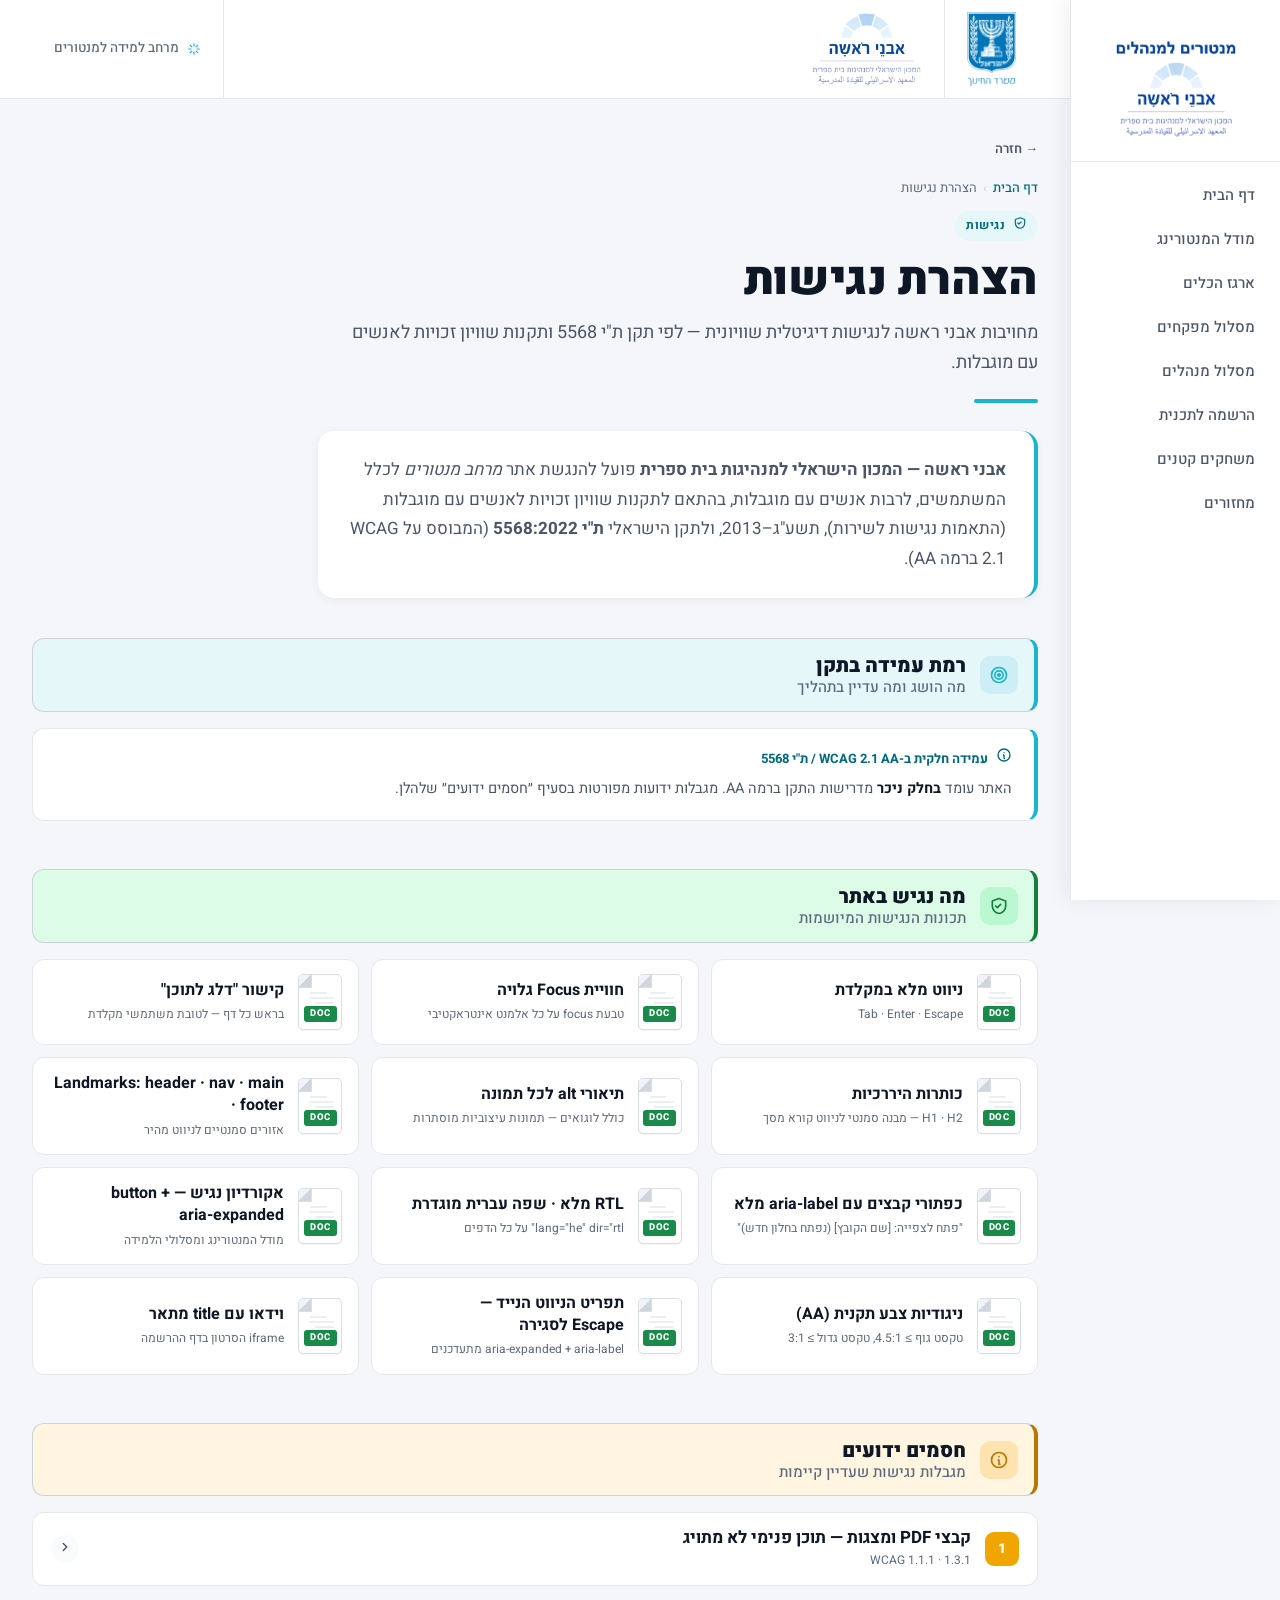
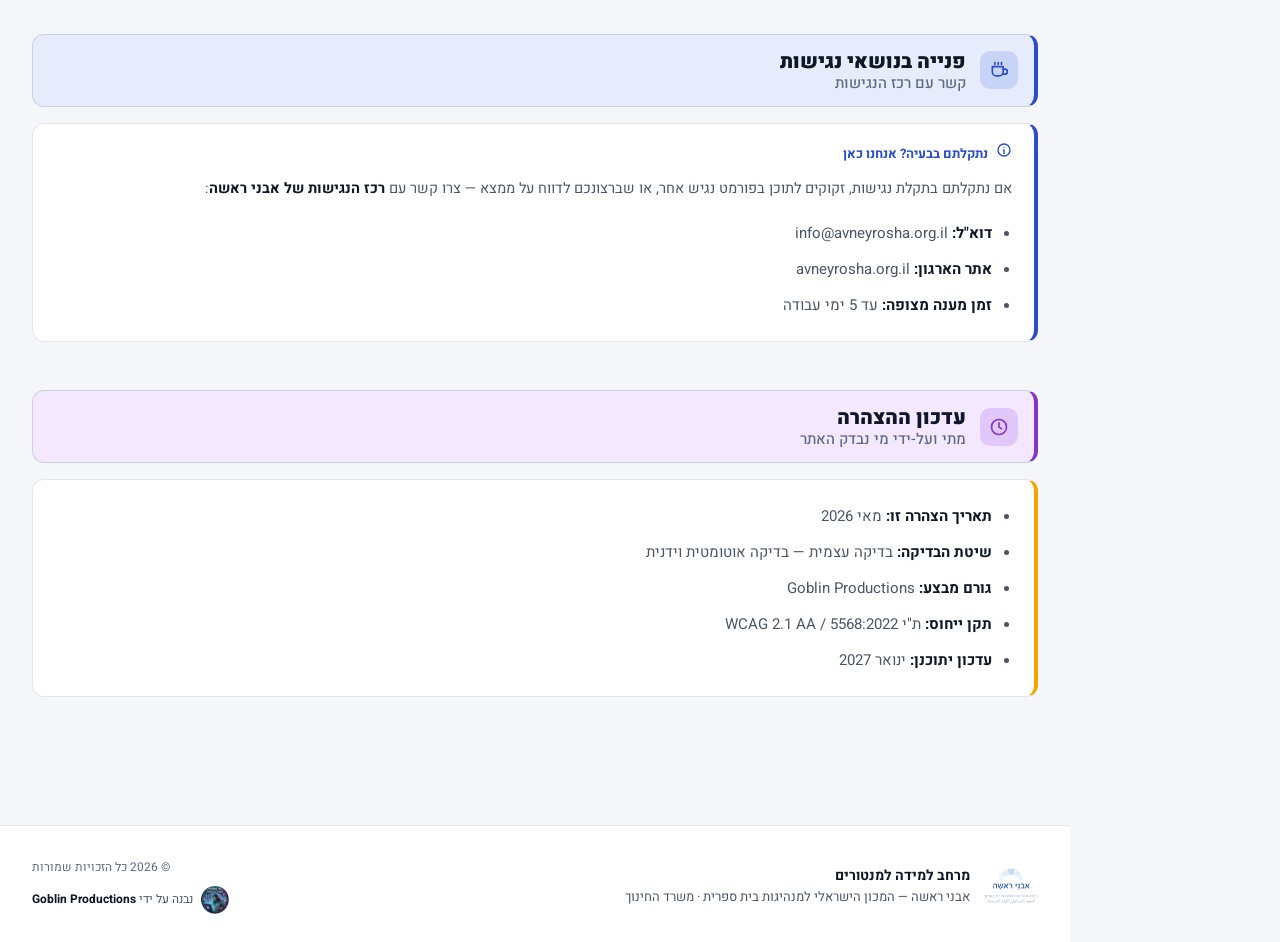
==== accessibility.html @ 4d3bc991 "נגישות מלאה WCAG 2.1 AA / ת"י 5568 — מעבר שלם - shared.js: אקורדיון → <button> עם aria-expanded + ar" ====
<!DOCTYPE html>
<html lang="he" dir="rtl">
<head>
  <meta charset="UTF-8" />
  <meta name="viewport" content="width=device-width, initial-scale=1.0" />
  <title>הצהרת נגישות | מרחב מנטורים</title>
  <link rel="stylesheet" href="shared.css" />
</head>
<body>

  <div id="site-chrome"></div>

  <header class="page-header" data-accent="teal">
    <button onclick="history.back()" style="background:none;border:none;cursor:pointer;font-family:inherit;font-size:13px;font-weight:600;color:var(--text-mid,#666);padding:0 0 12px 0;display:flex;align-items:center;gap:6px;direction:rtl;" aria-label="חזרה לדף הקודם">&#x2192; חזרה</button>
    <nav class="breadcrumb" aria-label="נתיב ניווט">
      <a href="index.html">דף הבית</a>
      <span class="sep">›</span>
      <span>הצהרת נגישות</span>
    </nav>
    <span class="page-eyebrow"><span data-icon="alliance"></span>נגישות</span>
    <h1>הצהרת נגישות</h1>
    <p class="page-desc">מחויבות אבני ראשה לנגישות דיגיטלית שוויונית — לפי תקן ת"י 5568 ותקנות שוויון זכויות לאנשים עם מוגבלות.</p>
    <div class="page-header-bar bar-teal"></div>
  </header>

  <main id="main-content" role="main" class="content-area">

    <!-- מבוא -->
    <div class="page-intro">
      <p>
        <strong>אבני ראשה — המכון הישראלי למנהיגות בית ספרית</strong> פועל להנגשת אתר
        <em>מרחב מנטורים</em> לכלל המשתמשים, לרבות אנשים עם מוגבלות, בהתאם
        לתקנות שוויון זכויות לאנשים עם מוגבלות (התאמות נגישות לשירות),
        תשע"ג–2013, ולתקן הישראלי <strong>ת"י 5568:2022</strong>
        (המבוסס על WCAG 2.1 ברמה AA).
      </p>
    </div>

    <!-- רמת עמידה -->
    <div class="section-group">
      <div class="section-group-title">
        <div class="sec-ico" data-tone="teal" data-icon="target"></div>
        <div class="sec-text"><h2>רמת עמידה בתקן</h2><span>מה הושג ומה עדיין בתהליך</span></div>
      </div>
      <div class="note-block" style="border-right-color:var(--teal); margin-bottom:24px;">
        <div class="note-head" style="color:var(--teal-text);">
          <span data-icon="info"></span>
          עמידה חלקית ב-WCAG 2.1 AA / ת"י 5568
        </div>
        האתר עומד <strong>בחלק ניכר</strong> מדרישות התקן ברמה AA. מגבלות ידועות מפורטות בסעיף ״חסמים ידועים״ שלהלן.
      </div>
    </div>

    <!-- מה נגיש -->
    <div class="section-group">
      <div class="section-group-title">
        <div class="sec-ico" data-tone="green" data-icon="alliance"></div>
        <div class="sec-text"><h2>מה נגיש באתר</h2><span>תכונות הנגישות המיושמות</span></div>
      </div>
      <div class="file-grid" style="grid-template-columns:repeat(auto-fill,minmax(320px,1fr));">

        <div class="file-card" style="cursor:default; pointer-events:none;">
          <div class="file-doc" data-type="doc" style="--doc-color:#1a8a4a;"></div>
          <div class="file-info">
            <div class="file-name">ניווט מלא במקלדת</div>
            <div class="file-meta"><span>Tab · Enter · Escape</span></div>
          </div>
        </div>

        <div class="file-card" style="cursor:default; pointer-events:none;">
          <div class="file-doc" data-type="doc" style="--doc-color:#1a8a4a;"></div>
          <div class="file-info">
            <div class="file-name">חוויית Focus גלויה</div>
            <div class="file-meta"><span>טבעת focus על כל אלמנט אינטראקטיבי</span></div>
          </div>
        </div>

        <div class="file-card" style="cursor:default; pointer-events:none;">
          <div class="file-doc" data-type="doc" style="--doc-color:#1a8a4a;"></div>
          <div class="file-info">
            <div class="file-name">קישור "דלג לתוכן"</div>
            <div class="file-meta"><span>בראש כל דף — לטובת משתמשי מקלדת</span></div>
          </div>
        </div>

        <div class="file-card" style="cursor:default; pointer-events:none;">
          <div class="file-doc" data-type="doc" style="--doc-color:#1a8a4a;"></div>
          <div class="file-info">
            <div class="file-name">כותרות היררכיות</div>
            <div class="file-meta"><span>H1 · H2 — מבנה סמנטי לניווט קורא מסך</span></div>
          </div>
        </div>

        <div class="file-card" style="cursor:default; pointer-events:none;">
          <div class="file-doc" data-type="doc" style="--doc-color:#1a8a4a;"></div>
          <div class="file-info">
            <div class="file-name">תיאורי alt לכל תמונה</div>
            <div class="file-meta"><span>כולל לוגואים — תמונות עיצוביות מוסתרות</span></div>
          </div>
        </div>

        <div class="file-card" style="cursor:default; pointer-events:none;">
          <div class="file-doc" data-type="doc" style="--doc-color:#1a8a4a;"></div>
          <div class="file-info">
            <div class="file-name">Landmarks: header · nav · main · footer</div>
            <div class="file-meta"><span>אזורים סמנטיים לניווט מהיר</span></div>
          </div>
        </div>

        <div class="file-card" style="cursor:default; pointer-events:none;">
          <div class="file-doc" data-type="doc" style="--doc-color:#1a8a4a;"></div>
          <div class="file-info">
            <div class="file-name">כפתורי קבצים עם aria-label מלא</div>
            <div class="file-meta"><span>"פתח לצפייה: [שם הקובץ] (נפתח בחלון חדש)"</span></div>
          </div>
        </div>

        <div class="file-card" style="cursor:default; pointer-events:none;">
          <div class="file-doc" data-type="doc" style="--doc-color:#1a8a4a;"></div>
          <div class="file-info">
            <div class="file-name">RTL מלא · שפה עברית מוגדרת</div>
            <div class="file-meta"><span>lang="he" dir="rtl" על כל הדפים</span></div>
          </div>
        </div>

        <div class="file-card" style="cursor:default; pointer-events:none;">
          <div class="file-doc" data-type="doc" style="--doc-color:#1a8a4a;"></div>
          <div class="file-info">
            <div class="file-name">אקורדיון נגיש — button + aria-expanded</div>
            <div class="file-meta"><span>מודל המנטורינג ומסלולי הלמידה</span></div>
          </div>
        </div>

        <div class="file-card" style="cursor:default; pointer-events:none;">
          <div class="file-doc" data-type="doc" style="--doc-color:#1a8a4a;"></div>
          <div class="file-info">
            <div class="file-name">ניגודיות צבע תקנית (AA)</div>
            <div class="file-meta"><span>טקסט גוף ≥ 4.5:1, טקסט גדול ≥ 3:1</span></div>
          </div>
        </div>

        <div class="file-card" style="cursor:default; pointer-events:none;">
          <div class="file-doc" data-type="doc" style="--doc-color:#1a8a4a;"></div>
          <div class="file-info">
            <div class="file-name">תפריט הניווט הנייד — Escape לסגירה</div>
            <div class="file-meta"><span>aria-expanded + aria-label מתעדכנים</span></div>
          </div>
        </div>

        <div class="file-card" style="cursor:default; pointer-events:none;">
          <div class="file-doc" data-type="doc" style="--doc-color:#1a8a4a;"></div>
          <div class="file-info">
            <div class="file-name">וידאו עם title מתאר</div>
            <div class="file-meta"><span>iframe הסרטון בדף ההרשמה</span></div>
          </div>
        </div>

      </div>
    </div>

    <!-- חסמים ידועים -->
    <div class="section-group">
      <div class="section-group-title">
        <div class="sec-ico" data-tone="orange" data-icon="info"></div>
        <div class="sec-text"><h2>חסמים ידועים</h2><span>מגבלות נגישות שעדיין קיימות</span></div>
      </div>

      <div class="acc-list">

        <div class="acc-item" data-tone="orange">
          <div class="acc-header" onclick="Site.toggle(this)">
            <div class="acc-header-right">
              <div class="acc-num">1</div>
              <div>
                <div class="acc-title">קבצי PDF ומצגות — תוכן פנימי לא מתויג</div>
                <div class="acc-meta">WCAG 1.1.1 · 1.3.1</div>
              </div>
            </div>
            <div class="acc-arrow"><span data-icon="chevron"></span></div>
          </div>
          <div class="acc-body">
            <p style="font-size:15px; color:var(--text-mid); line-height:1.8; margin:8px 0;">
              קבצי ה-PDF וקובצי המצגת הזמינים להורדה הופקו על-ידי יוצרי התוכן ואינם עוברים תיוג נגישות פנימי (tagged PDF).
              משתמשים בקוראי מסך עשויים להתקשות בקריאת תוכן זה.
            </p>
            <p style="font-size:15px; color:var(--text-mid); line-height:1.8; margin:8px 0 0;">
              <strong>מה בתהליך:</strong> בבדיקת אפשרות להוספת תיאורים טקסטואליים קצרים לצד כל קובץ.
              נתקלתם בקובץ שאינו נגיש? פנו אלינו ונשלח את התוכן בפורמט חלופי.
            </p>
          </div>
        </div>

      </div>
    </div>

    <!-- פנייה בנושאי נגישות -->
    <div class="section-group">
      <div class="section-group-title">
        <div class="sec-ico" data-tone="blue" data-icon="coffee"></div>
        <div class="sec-text"><h2>פנייה בנושאי נגישות</h2><span>קשר עם רכז הנגישות</span></div>
      </div>
      <div class="note-block" style="border-right-color:var(--blue);">
        <div class="note-head" style="color:var(--blue);">
          <span data-icon="info"></span>
          נתקלתם בבעיה? אנחנו כאן
        </div>
        <p style="margin:8px 0 0; line-height:2;">
          אם נתקלתם בתקלת נגישות, זקוקים לתוכן בפורמט נגיש אחר, או שברצונכם לדווח על ממצא —
          צרו קשר עם <strong>רכז הנגישות של אבני ראשה</strong>:
        </p>
        <ul style="margin:12px 0 0; padding-right:20px; line-height:2.4; font-size:15px; color:var(--text-mid);">
          <li><strong>דוא"ל:</strong> <a href="mailto:info@avneyrosha.org.il">info@avneyrosha.org.il</a></li>
          <li><strong>אתר הארגון:</strong> <a href="https://avneyrosha.org.il/" target="_blank" rel="noopener">avneyrosha.org.il</a></li>
          <li><strong>זמן מענה מצופה:</strong> עד 5 ימי עבודה</li>
        </ul>
      </div>
    </div>

    <!-- תאריך ועדכון -->
    <div class="section-group">
      <div class="section-group-title">
        <div class="sec-ico" data-tone="purple" data-icon="smart"></div>
        <div class="sec-text"><h2>עדכון ההצהרה</h2><span>מתי ועל-ידי מי נבדק האתר</span></div>
      </div>
      <div class="note-block">
        <ul style="margin:0; padding-right:20px; line-height:2.4; font-size:15px; color:var(--text-mid);">
          <li><strong>תאריך הצהרה זו:</strong> מאי 2026</li>
          <li><strong>שיטת הבדיקה:</strong> בדיקה עצמית — בדיקה אוטומטית וידנית</li>
          <li><strong>גורם מבצע:</strong> Goblin Productions</li>
          <li><strong>תקן ייחוס:</strong> ת"י 5568:2022 / WCAG 2.1 AA</li>
          <li><strong>עדכון יתוכנן:</strong> ינואר 2027</li>
        </ul>
      </div>
    </div>

  </main>

  <div id="site-footer"></div>

  <script src="shared.js"></script>
  <script>Site.mount('accessibility');</script>
</body>
</html>
---- shared.css ----
/* ═══════════════════════════════════════════════════════════
   Avney Rosha — מרחב מנטורים
   Shared Stylesheet · v2.0 (Professional Redesign)
═══════════════════════════════════════════════════════════ */

@import url('https://fonts.googleapis.com/css2?family=Heebo:wght@300;400;500;600;700;800;900&display=swap');

*, *::before, *::after { box-sizing: border-box; margin: 0; padding: 0; }

:root {
  /* Brand palette (unchanged) */
  --blue:         #2b4ec8;
  --teal:         #1ab5cc;
  --orange:       #f0a500;
  --orange-deep:  #b87800;
  --purple:       #8435c8;

  /* Accessible text variants (WCAG AA ≥ 4.5:1 on white/light bg) */
  --teal-text:    #006a80;   /* 6.2:1 on white; replaces --teal for text */
  --orange-text:  #7a5200;   /* 6.9:1 on white; replaces --orange-deep for text */

  /* Soft tints derived from brand */
  --teal-tint:    #e6f7fa;
  --teal-tint-2:  #cdeef4;
  --orange-tint:  #fff5e0;
  --orange-tint-2:#fde3b0;
  --purple-tint:  #f3e8ff;
  --purple-tint-2:#e0c8fa;
  --blue-tint:    #e6ecfb;
  --blue-tint-2:  #c8d4f5;
  --green:        #15803d;
  --green-tint:   #dcfce7;
  --green-tint-2: #bbf7d0;
  --rose:         #be123c;
  --rose-tint:    #ffe4e6;
  --rose-tint-2:  #fecdd3;

  /* Neutrals */
  --ink:          #0e1726;
  --ink-2:        #1a2233;
  --text-dark:    #1a2233;
  --text-mid:     #4a5568;
  --text-light:   #5c6a7e;   /* was #718096; now 4.9:1 on white (WCAG AA) */
  --border:       #e4e8ee;
  --border-strong:#cbd2dc;
  --bg:           #f4f6fa;
  --paper:        #ffffff;
  --paper-2:      #fafbfd;

  /* Shadows + radii */
  --shadow:       0 2px 10px rgba(15,23,38,.06);
  --shadow-hover: 0 10px 32px rgba(15,23,38,.12);
  --radius:       16px;
  --radius-sm:    10px;
  --radius-xs:    8px;
}

/* ── Global keyboard focus ring (WCAG 2.4.7 / 2.4.11) ───── */
:focus-visible {
  outline: 3px solid var(--teal);
  outline-offset: 3px;
  border-radius: 4px;
}
:focus:not(:focus-visible) { outline: none; }

/* ── Skip-to-content link (WCAG 2.4.1) ───────────────────── */
.skip-link {
  position: absolute;
  top: -100%;
  right: 0;
  z-index: 10000;
  background: var(--blue);
  color: #fff;
  padding: 10px 20px;
  border-radius: 0 0 10px 10px;
  font-size: 15px;
  font-weight: 700;
  text-decoration: none;
  transition: top .2s ease;
  white-space: nowrap;
}
.skip-link:focus { top: 0; outline: 3px solid var(--teal); outline-offset: 2px; }

html { font-size: 18px; -webkit-text-size-adjust: 100%; scroll-padding-top: 24px; }
body {
  font-family: 'Heebo', Arial, sans-serif;
  background: var(--bg);
  color: var(--text-dark);
  min-height: 100vh;
  direction: rtl;
  line-height: 1.6;
  text-wrap: pretty;
  padding-right: 210px; /* room for right sidebar */
}
a { text-decoration: none; color: inherit; }
button { font-family: inherit; cursor: pointer; }

/* ═══════════════════════════════════════════════════════════
   1 · SITE CHROME — Top brand strip + main nav
═══════════════════════════════════════════════════════════ */
.site-strip {
  background: var(--paper);
  border-bottom: 1px solid var(--border);
  padding: 0 32px;
  display: flex;
  align-items: stretch;
  min-height: 96px;
}
.strip-lockup {
  display: flex;
  align-items: stretch;
}
.strip-logo {
  display: flex;
  align-items: center;
  padding: 12px 22px;
}
.strip-logo + .strip-logo,
.strip-logo + .strip-meta,
.strip-meta + .strip-logo { border-right: 1px solid var(--border); }
.strip-logo img {
  height: 74px;
  width: auto;
  object-fit: contain;
  display: block;
}
.strip-meta {
  display: flex;
  flex-direction: column;
  justify-content: center;
  gap: 2px;
  padding: 8px 22px;
  font-size: 14px;
  color: var(--text-mid);
  line-height: 1.35;
  text-align: right;
}
.strip-meta strong {
  font-size: 14px;
  color: var(--ink);
  font-weight: 800;
}
.strip-tag {
  margin-inline-start: auto;
  display: flex;
  align-items: center;
  padding: 0 22px;
  font-size: 13.5px;
  color: var(--text-light);
  font-weight: 500;
  border-right: 1px solid var(--border);
}
.strip-tag svg { width: 14px; height: 14px; margin-inline-end: 8px; color: var(--teal); }

/* ── Right sidebar nav ──────────────────────────────────── */
.site-nav {
  position: fixed;
  right: 0;
  top: 0;
  bottom: 0;
  width: 210px;
  background: var(--paper);
  border-left: 1px solid var(--border);
  box-shadow: -4px 0 20px rgba(15,23,38,.07);
  display: flex;
  flex-direction: column;
  align-items: stretch;
  gap: 0;
  z-index: 100;
  overflow-y: auto;
  padding: 20px 0 32px;
}
.nav-brand {
  display: flex;
  align-items: center;
  justify-content: center;
  flex-shrink: 0;
  padding: 16px 16px 18px;
  border-bottom: 1px solid var(--border);
  margin-bottom: 8px;
}
.nav-brand-logo {
  width: 100%;
  max-width: 160px;
  height: auto;
  object-fit: contain;
  display: block;
}
.nav-links {
  display: flex;
  flex-direction: column;
  align-items: stretch;
  gap: 2px;
  padding: 4px 10px;
}
.nav-links a {
  padding: 9px 12px;
  border-radius: 8px;
  font-size: 15px;
  font-weight: 500;
  color: var(--text-mid);
  white-space: normal;
  text-align: right;
  transition: background .15s, color .15s, border-color .15s;
  border-right: 3px solid transparent;
}
.nav-links a:hover { color: var(--ink); background: #eef2f7; }
.nav-links a.active {
  color: var(--teal-text);
  font-weight: 700;
  background: var(--teal-tint);
  border-right-color: var(--teal);
}
.nav-spacer { display: none; }
.nav-meta { display: none; }

/* ── Hamburger toggle (mobile only) ──────────────────── */
.nav-hamburger {
  display: none;
  flex-direction: column;
  align-items: center;
  justify-content: center;
  gap: 5px;
  width: 44px;
  height: 44px;
  padding: 10px;
  background: none;
  border: 1.5px solid var(--border);
  border-radius: 8px;
  flex-shrink: 0;
}
.nav-hamburger span {
  display: block;
  width: 20px;
  height: 2px;
  background: var(--ink);
  border-radius: 2px;
  transition: transform .2s, opacity .2s;
}
.nav-hamburger.open span:nth-child(1) { transform: translateY(7px) rotate(45deg); }
.nav-hamburger.open span:nth-child(2) { opacity: 0; transform: scaleX(0); }
.nav-hamburger.open span:nth-child(3) { transform: translateY(-7px) rotate(-45deg); }

/* ═══════════════════════════════════════════════════════════
   2 · PAGE HEADER
═══════════════════════════════════════════════════════════ */
.page-header {
  padding: 40px 32px 28px;
  max-width: 1200px;
  margin: 0 auto;
  width: 100%;
  display: flex;
  flex-direction: column;
  align-items: flex-start;
  gap: 8px;
  position: relative;
}
.page-header .breadcrumb {
  font-size: 13px;
  color: var(--text-light);
  margin-bottom: 4px;
  display: flex;
  align-items: center;
  gap: 6px;
}
.page-header .breadcrumb a { color: var(--teal-text); font-weight: 500; }
.page-header .breadcrumb a:hover { text-decoration: underline; }
.page-header .breadcrumb .sep { color: var(--border-strong); }
.page-header .page-eyebrow {
  display: inline-flex;
  align-items: center;
  gap: 8px;
  font-size: 12px;
  font-weight: 700;
  letter-spacing: .04em;
  color: var(--teal-text);
  background: var(--teal-tint);
  padding: 5px 11px;
  border-radius: 999px;
  margin-bottom: 6px;
}
.page-header .page-eyebrow svg { width: 14px; height: 14px; }
.page-header h1 {
  font-size: 46px;
  font-weight: 900;
  color: var(--ink);
  line-height: 1.1;
  letter-spacing: -.3px;
}
.page-header .page-desc {
  font-size: 18px;
  color: var(--text-mid);
  line-height: 1.7;
  max-width: 720px;
  margin-top: 4px;
}
.page-header-bar {
  width: 64px;
  height: 4px;
  border-radius: 3px;
  margin-top: 12px;
}
.bar-teal   { background: var(--teal); }
.bar-blue   { background: var(--blue); }
.bar-orange { background: var(--orange); }
.bar-purple { background: var(--purple); }
.bar-green  { background: var(--green); }
.bar-rose   { background: var(--rose); }

/* Variant for routes (principals / supervisors) with brand color */
.page-header[data-accent="orange"] .page-eyebrow { color: var(--orange-text); background: var(--orange-tint); }
.page-header[data-accent="purple"] .page-eyebrow { color: var(--purple);      background: var(--purple-tint); }
.page-header[data-accent="blue"]   .page-eyebrow { color: var(--blue);        background: var(--blue-tint); }
.page-header[data-accent="green"]  .page-eyebrow { color: var(--green);       background: var(--green-tint); }
.page-header[data-accent="rose"]   .page-eyebrow { color: var(--rose);        background: var(--rose-tint); }

/* ═══════════════════════════════════════════════════════════
   3 · CONTENT AREA + SECTION GROUPS
═══════════════════════════════════════════════════════════ */
.content-area {
  padding: 0 32px 64px;
  max-width: 1200px;
  margin: 0 auto;
  width: 100%;
}
.page-intro {
  max-width: 720px;
  font-size: 17px;
  color: var(--text-mid);
  line-height: 1.75;
  margin: 0 0 40px 0;
  padding: 24px 28px;
  background: var(--paper);
  border-radius: var(--radius);
  border-right: 4px solid var(--teal);
  box-shadow: var(--shadow);
}

.section-group { margin-bottom: 48px; }

.section-group-title {
  display: flex;
  align-items: center;
  gap: 14px;
  margin-bottom: 16px;
  padding: 14px 16px;
  background: var(--teal-tint);
  border-radius: 12px;
  border: 1px solid var(--border-strong);
  border-right: 4px solid var(--teal);
  text-align: right;
  direction: rtl;
  width: 100%;
}
.section-group-title:has([data-tone="orange"]) { border-right-color: var(--orange-deep); background: var(--orange-tint); }
.section-group-title:has([data-tone="purple"]) { border-right-color: var(--purple);      background: var(--purple-tint); }
.section-group-title:has([data-tone="blue"])   { border-right-color: var(--blue);         background: var(--blue-tint); }
.section-group-title:has([data-tone="green"])  { border-right-color: var(--green);        background: var(--green-tint); }
.section-group-title:has([data-tone="rose"])   { border-right-color: var(--rose);         background: var(--rose-tint); }
.sec-ico {
  width: 38px;
  height: 38px;
  border-radius: 10px;
  background: var(--teal-tint-2);
  color: var(--teal);
  display: flex;
  align-items: center;
  justify-content: center;
  flex-shrink: 0;
}
.sec-ico svg { width: 20px; height: 20px; }
.sec-ico[data-tone="orange"] { background: var(--orange-tint-2); color: var(--orange-deep); }
.sec-ico[data-tone="purple"] { background: var(--purple-tint-2); color: var(--purple); }
.sec-ico[data-tone="blue"]   { background: var(--blue-tint-2);   color: var(--blue); }
.sec-ico[data-tone="green"]  { background: var(--green-tint-2);  color: var(--green); }
.sec-ico[data-tone="rose"]   { background: var(--rose-tint-2);   color: var(--rose); }

.sec-text {
  display: flex;
  flex-direction: column;
  line-height: 1.25;
  flex: 1;
  min-width: 0;
}
.sec-text strong,
.sec-text h2 {
  font-size: 20px;
  font-weight: 900;
  color: var(--ink);
  margin: 0;
  line-height: 1.25;
}
.sec-text span {
  font-size: 15px;
  color: var(--text-light);
  font-weight: 500;
}
.sec-count {
  font-size: 11.5px;
  font-weight: 700;
  color: var(--text-mid);
  background: #eef2f7;
  padding: 5px 11px;
  border-radius: 999px;
  flex-shrink: 0;
}

/* ═══════════════════════════════════════════════════════════
   4 · FILE CARDS + FILE-TYPE DOCUMENT ICON
═══════════════════════════════════════════════════════════ */
.file-grid {
  display: grid;
  grid-template-columns: repeat(auto-fill, minmax(280px, 1fr));
  gap: 12px;
}

.file-card {
  background: var(--paper);
  border: 1px solid var(--border);
  border-radius: 12px;
  padding: 14px 16px;
  display: flex;
  align-items: center;
  gap: 14px;
  text-align: right;
  transition: transform .15s, box-shadow .15s, border-color .15s;
  cursor: default;
  position: relative;
}
.file-card:hover {
  transform: translateY(-2px);
  box-shadow: var(--shadow-hover);
  border-color: var(--teal);
}

.file-info {
  flex: 1;
  min-width: 0;
  display: flex;
  flex-direction: column;
  gap: 4px;
}
.file-name {
  font-size: 16px;
  font-weight: 700;
  color: var(--ink);
  line-height: 1.4;
  word-break: break-word;
}
.file-meta {
  font-size: 12px;
  color: var(--text-light);
  display: flex;
  align-items: center;
  gap: 8px;
  flex-wrap: wrap;
}
.file-meta .dot {
  width: 3px;
  height: 3px;
  border-radius: 50%;
  background: var(--border-strong);
  display: inline-block;
}

.file-actions {
  display: flex;
  flex-direction: column;
  align-items: stretch;
  gap: 5px;
  flex-shrink: 0;
  width: 88px;
}
.file-btn {
  display: flex;
  align-items: center;
  justify-content: center;
  gap: 5px;
  padding: 6px 8px;
  border-radius: 8px;
  font-size: 12px;
  font-weight: 600;
  white-space: nowrap;
  transition: background .15s, color .15s, border-color .15s;
  border: 1.5px solid transparent;
  line-height: 1;
}
.file-btn svg { width: 14px; height: 14px; flex-shrink: 0; }
.file-view-btn {
  background: var(--teal-tint);
  color: var(--teal-text);
  border-color: var(--teal-tint-2);
}
.file-view-btn:hover { background: var(--teal-tint-2); border-color: var(--teal); }
.file-dl-btn {
  background: var(--bg);
  color: var(--text-mid);
  border-color: var(--border);
}
.file-dl-btn:hover { background: var(--orange-tint); color: var(--orange-deep); border-color: var(--orange-tint-2); }

/* ── Document-shaped file icon ────────────────────────── */
.file-doc {
  position: relative;
  width: 44px;
  height: 56px;
  background: #fff;
  border: 1.5px solid #d8dde6;
  border-radius: 5px;
  flex-shrink: 0;
  box-shadow: 0 1px 2px rgba(15,23,38,.04);
  display: flex;
  align-items: flex-end;
  justify-content: center;
  padding-bottom: 7px;
}
/* Folded corner (top-left in RTL feel) */
.file-doc::before {
  content: "";
  position: absolute;
  top: 0;
  left: 0;
  width: 13px;
  height: 13px;
  background: linear-gradient(135deg, #f0f3f7 0%, #f0f3f7 50%, #d0d6de 50%, #d0d6de 100%);
  border-bottom: 1.5px solid #d8dde6;
  border-right: 1.5px solid #d8dde6;
  border-top-left-radius: 4px;
}
/* Subtle internal text-lines */
.file-doc-lines {
  position: absolute;
  top: 17px;
  left: 7px;
  right: 7px;
  display: flex;
  flex-direction: column;
  gap: 3px;
  pointer-events: none;
}
.file-doc-lines i {
  display: block;
  height: 2px;
  background: #ebeef3;
  border-radius: 2px;
}
.file-doc-lines i:nth-child(1) { width: 60%; margin-right: auto; margin-left: 4px; }
.file-doc-lines i:nth-child(2) { width: 90%; }
.file-doc-lines i:nth-child(3) { width: 70%; }
/* Type badge */
.file-doc-badge {
  font-size: 9.5px;
  font-weight: 800;
  letter-spacing: .06em;
  color: #fff;
  background: var(--doc-color, #5e6878);
  padding: 3px 6px;
  border-radius: 3px;
  text-transform: uppercase;
  line-height: 1;
  position: relative;
  z-index: 1;
}
.file-doc[data-type="pdf"]   { --doc-color: #c0392b; }
.file-doc[data-type="doc"],
.file-doc[data-type="docx"]  { --doc-color: #2b6cb0; }
.file-doc[data-type="ppt"],
.file-doc[data-type="pptx"]  { --doc-color: #e05c00; }
.file-doc[data-type="xls"],
.file-doc[data-type="xlsx"]  { --doc-color: #276749; }
.file-doc[data-type="mp4"],
.file-doc[data-type="video"] { --doc-color: #6b21a8; }
.file-doc[data-type="link"]  { --doc-color: #2e7d54; }
.file-doc[data-type="img"]   { --doc-color: #b94a8a; }

/* Video play overlay */
.file-doc[data-type="mp4"]::after,
.file-doc[data-type="video"]::after {
  content: "";
  position: absolute;
  top: 18px;
  left: 50%;
  transform: translateX(-50%);
  width: 0; height: 0;
  border-style: solid;
  border-width: 6px 0 6px 10px;
  border-color: transparent transparent transparent #6b21a8;
}
.file-doc[data-type="mp4"] .file-doc-lines,
.file-doc[data-type="video"] .file-doc-lines { display: none; }

/* ═══════════════════════════════════════════════════════════
   5 · HOMEPAGE — Hero + cards
═══════════════════════════════════════════════════════════ */
.home-hero {
  background: linear-gradient(145deg, #0b1929 0%, #102540 55%, #0d2d40 100%);
  border-bottom: none;
  padding: 72px 32px 60px;
  text-align: center;
  position: relative;
  overflow: hidden;
}

/* Decorative glow orbs */
.hero-glow {
  position: absolute;
  border-radius: 50%;
  pointer-events: none;
  animation: glow-pulse 6s ease-in-out infinite;
}
.hero-glow-1 {
  width: 600px; height: 600px;
  top: -200px; left: 50%;
  transform: translateX(-50%);
  background: radial-gradient(circle, rgba(26,181,204,.14) 0%, transparent 65%);
}
.hero-glow-2 {
  width: 380px; height: 380px;
  bottom: -120px; right: 8%;
  background: radial-gradient(circle, rgba(43,78,200,.12) 0%, transparent 65%);
  animation-delay: 3s;
}
@keyframes glow-pulse {
  0%, 100% { opacity: .8; transform: translateX(-50%) scale(1); }
  50%       { opacity: 1;  transform: translateX(-50%) scale(1.08); }
}
.hero-glow-2 { animation: glow-pulse-b 7s ease-in-out infinite 3s; }
@keyframes glow-pulse-b {
  0%, 100% { opacity: .7; transform: scale(1); }
  50%       { opacity: 1;  transform: scale(1.1); }
}

.hero-logo {
  display: block;
  height: 90px;
  width: auto;
  margin: 0 auto 28px;
  object-fit: contain;
  position: relative;
  filter: brightness(0) invert(1);   /* white on dark hero */
  opacity: .92;
}

.home-title {
  font-size: 56px;
  font-weight: 900;
  color: #fff;
  line-height: 1.05;
  letter-spacing: -.5px;
  position: relative;
  max-width: 900px;
  margin: 0 auto;
}
.home-title em { font-style: normal; color: var(--teal); }
.home-sub {
  font-size: 17px;
  color: rgba(255,255,255,.68);
  margin-top: 18px;
  line-height: 1.65;
  max-width: 660px;
  margin-inline: auto;
  position: relative;
}

/* Hero stats row */
.hero-stats {
  display: inline-flex;
  align-items: center;
  gap: 0;
  margin-top: 36px;
  background: rgba(255,255,255,.07);
  border: 1px solid rgba(255,255,255,.12);
  border-radius: 14px;
  padding: 14px 28px;
  gap: 0;
  position: relative;
}
.hero-stat {
  display: flex;
  flex-direction: column;
  align-items: center;
  gap: 3px;
  padding: 0 24px;
}
.hero-stat-num {
  font-size: 26px;
  font-weight: 900;
  color: #fff;
  line-height: 1;
  letter-spacing: -.5px;
}
.hero-stat-label {
  font-size: 12px;
  font-weight: 500;
  color: rgba(255,255,255,.55);
  white-space: nowrap;
}
.hero-stat-sep {
  width: 1px;
  height: 36px;
  background: rgba(255,255,255,.14);
  flex-shrink: 0;
}

/* Quote banner */
.quote-banner {
  background: linear-gradient(130deg, #0a7a8f 0%, #0a5573 45%, var(--blue) 100%);
  border-radius: 18px;
  padding: 30px 36px;
  margin-bottom: 20px;
  color: #fff;
  display: flex;
  align-items: flex-start;
  gap: 20px;
  position: relative;
  overflow: hidden;
  box-shadow: 0 12px 40px -8px rgba(26,181,204,.4);
  transition: transform .2s, box-shadow .2s;
}
.quote-banner:hover {
  transform: translateY(-2px);
  box-shadow: 0 18px 50px -8px rgba(26,181,204,.55);
}
.quote-mark {
  font-size: 96px;
  font-weight: 900;
  line-height: .7;
  color: rgba(255,255,255,.18);
  font-family: Georgia, serif;
  flex-shrink: 0;
  margin-top: 4px;
  user-select: none;
}
.quote-body { flex: 1; }
.quote-text {
  font-size: 21px;
  font-weight: 700;
  line-height: 1.55;
  color: #fff;
  font-style: normal;
  margin: 0 0 14px;
}
.quote-label {
  display: inline-flex;
  align-items: center;
  gap: 7px;
  font-size: 12px;
  font-weight: 600;
  color: rgba(255,255,255,.7);
  background: rgba(255,255,255,.12);
  border: 1px solid rgba(255,255,255,.2);
  padding: 5px 14px;
  border-radius: 999px;
}

/* Card entrance animation */
.cat-card, .dept-card {
  animation: card-in .4s ease both;
}
.cat-grid:nth-child(2) .cat-card:nth-child(1) { animation-delay: .05s; }
.cat-grid:nth-child(2) .cat-card:nth-child(2) { animation-delay: .12s; }
.cat-grid:nth-child(3) .cat-card:nth-child(1) { animation-delay: .19s; }
.cat-grid:nth-child(3) .cat-card:nth-child(2) { animation-delay: .26s; }
.dept-card:nth-child(1) { animation-delay: .32s; }
.dept-card:nth-child(2) { animation-delay: .39s; }
@keyframes card-in {
  from { opacity: 0; transform: translateY(14px); }
  to   { opacity: 1; transform: translateY(0); }
}

/* Legacy eyebrow (hidden) */
.home-eyebrow { display: none; }

.cards-area {
  max-width: 1200px;
  margin: 0 auto;
  padding: 44px 32px 60px;
}

/* Featured (primary) card */
.feature-card {
  display: flex;
  align-items: center;
  justify-content: space-between;
  gap: 28px;
  background: linear-gradient(135deg, var(--teal) 0%, var(--blue) 100%);
  border-radius: 18px;
  padding: 30px 34px;
  margin-bottom: 14px;
  color: #fff;
  box-shadow: 0 12px 40px -8px rgba(26,181,204,.45);
  transition: transform .2s, box-shadow .2s;
  position: relative;
  overflow: hidden;
  text-align: right;
}
.feature-card:hover {
  transform: translateY(-3px);
  box-shadow: 0 18px 50px -8px rgba(26,181,204,.55);
}
.feature-card::before {
  content: "";
  position: absolute;
  left: -60px;
  top: -60px;
  width: 280px;
  height: 280px;
  border-radius: 50%;
  border: 50px solid rgba(255,255,255,.08);
  pointer-events: none;
}
.feature-card-text { position: relative; }
.feature-card h2 {
  font-size: 28px;
  font-weight: 900;
  margin-bottom: 6px;
  line-height: 1.2;
}
.feature-card p {
  font-size: 15px;
  color: rgba(255,255,255,.88);
  line-height: 1.55;
  max-width: 520px;
}
.feature-card-cta {
  display: inline-flex;
  align-items: center;
  gap: 8px;
  background: rgba(255,255,255,.16);
  border: 1.5px solid rgba(255,255,255,.32);
  padding: 12px 22px;
  border-radius: 10px;
  font-size: 14px;
  font-weight: 700;
  flex-shrink: 0;
  position: relative;
  transition: background .15s;
}
.feature-card:hover .feature-card-cta { background: rgba(255,255,255,.28); }
.feature-card-cta svg { width: 16px; height: 16px; }

/* Two-column category cards */
.cat-grid {
  display: grid;
  grid-template-columns: 1fr 1fr;
  gap: 14px;
  margin-bottom: 14px;
}
.cat-card {
  background: var(--paper);
  border: 1px solid var(--border);
  border-radius: 14px;
  padding: 22px;
  display: flex;
  flex-direction: column;
  gap: 12px;
  position: relative;
  text-align: right;
  transition: transform .18s, box-shadow .18s, border-color .18s;
}
.cat-card::before {
  content: "";
  position: absolute;
  top: 0;
  right: 22px;
  left: 22px;
  height: 3px;
  border-radius: 0 0 3px 3px;
  background: currentColor;
}
.cat-card:hover {
  transform: translateY(-3px);
  box-shadow: var(--shadow-hover);
  border-color: rgba(0,0,0,.08);
}
.cat-card.teal   { color: var(--teal-text); }
.cat-card.orange { color: var(--orange-text); }
.cat-card.purple { color: var(--purple); }
.cat-card.blue   { color: var(--blue); }

.cat-head { display: flex; align-items: center; gap: 12px; }
.cat-icon {
  width: 42px;
  height: 42px;
  border-radius: 11px;
  color: #fff;
  display: flex;
  align-items: center;
  justify-content: center;
  flex-shrink: 0;
}
/* Teal + orange: tint bg + dark icon → passes WCAG 1.4.11 non-text contrast (3:1) */
.cat-card.teal   .cat-icon { background: var(--teal-tint);   color: var(--teal-text); box-shadow: none; }
.cat-card.orange .cat-icon { background: var(--orange-tint); color: var(--orange-text); box-shadow: none; }
/* Purple + blue: white on brand passes 3:1 already (5.7:1 and 6.3:1) */
.cat-card.purple .cat-icon { background: var(--purple); box-shadow: 0 5px 14px -4px var(--purple); color: #fff; }
.cat-card.blue   .cat-icon { background: var(--blue);   box-shadow: 0 5px 14px -4px var(--blue);   color: #fff; }
.cat-icon svg { width: 22px; height: 22px; }
.cat-title {
  font-size: 18px;
  font-weight: 800;
  color: var(--ink);
}
.cat-desc {
  font-size: 16px;
  color: var(--text-mid);
  line-height: 1.6;
  flex: 1;
}
.cat-link {
  margin-top: auto;
  font-size: 13px;
  font-weight: 700;
  color: currentColor;
  display: inline-flex;
  align-items: center;
  gap: 6px;
}
.cat-link svg { width: 14px; height: 14px; }
.cat-card:hover .cat-link { gap: 10px; }

/* Department cards (principals / supervisors) */
.dept-grid {
  display: grid;
  grid-template-columns: 1fr 1fr;
  gap: 14px;
}
.dept-card {
  background: var(--paper);
  border: 1px solid var(--border);
  border-radius: 16px;
  padding: 26px 28px;
  display: flex;
  flex-direction: column;
  gap: 12px;
  text-align: right;
  transition: transform .18s, box-shadow .18s;
  position: relative;
  overflow: hidden;
}
.dept-card::before {
  content: "";
  position: absolute;
  top: 0; right: 0; left: 0;
  height: 4px;
}
.dept-card.orange::before { background: linear-gradient(90deg, var(--orange-deep) 0%, var(--orange) 100%); }
.dept-card.purple::before { background: linear-gradient(90deg, #5b21b6 0%, var(--purple) 100%); }
.dept-card:hover {
  transform: translateY(-3px);
  box-shadow: var(--shadow-hover);
}
.dept-head { display: flex; align-items: center; gap: 14px; }
.dept-icon {
  width: 48px;
  height: 48px;
  border-radius: 12px;
  display: flex;
  align-items: center;
  justify-content: center;
  flex-shrink: 0;
}
.dept-card.orange .dept-icon { background: var(--orange-tint); color: var(--orange-deep); }
.dept-card.purple .dept-icon { background: var(--purple-tint); color: var(--purple); }
.dept-icon svg { width: 24px; height: 24px; }
.dept-card h3 {
  font-size: 21px;
  font-weight: 800;
  color: var(--ink);
}
.dept-card p {
  font-size: 16.5px;
  color: var(--text-mid);
  line-height: 1.65;
}
.dept-cta {
  margin-top: 8px;
  font-size: 14px;
  font-weight: 700;
  display: inline-flex;
  align-items: center;
  gap: 6px;
}
.dept-card.orange .dept-cta { color: var(--orange-text); }
.dept-card.purple .dept-cta { color: var(--purple); }
.dept-cta svg { width: 14px; height: 14px; }

/* ═══════════════════════════════════════════════════════════
   6 · ACCORDION (sessions / topics)
═══════════════════════════════════════════════════════════ */
.acc-list { display: flex; flex-direction: column; gap: 10px; }
.acc-item {
  background: var(--paper);
  border: 1px solid var(--border);
  border-radius: 12px;
  overflow: hidden;
  transition: box-shadow .15s, border-color .15s;
}
.acc-item:hover { box-shadow: var(--shadow); }
.acc-item.open { border-color: var(--border-strong); box-shadow: var(--shadow); }
.acc-header {
  width: 100%;
  padding: 14px 18px;
  display: flex;
  align-items: center;
  justify-content: space-between;
  gap: 14px;
  cursor: pointer;
  transition: background .15s;
  /* button reset */
  background: none;
  border: none;
  font: inherit;
  color: inherit;
  text-align: inherit;
}
.acc-header:hover { background: var(--paper-2); }
.acc-header-right { display: flex; align-items: center; gap: 14px; flex: 1; min-width: 0; }
.acc-num {
  width: 34px;
  height: 34px;
  border-radius: 9px;
  display: flex;
  align-items: center;
  justify-content: center;
  font-size: 14px;
  font-weight: 800;
  color: #fff;
  flex-shrink: 0;
  background: var(--teal);
}
.acc-item[data-tone="purple"] .acc-num { background: var(--purple); }
.acc-item[data-tone="orange"] .acc-num { background: var(--orange); }
.acc-item[data-tone="blue"]   .acc-num { background: var(--blue); }
.acc-title {
  font-size: 17px;
  font-weight: 700;
  color: var(--ink);
  line-height: 1.35;
}
.acc-meta {
  font-size: 12px;
  color: var(--text-light);
  margin-top: 1px;
}
.acc-arrow {
  width: 28px;
  height: 28px;
  border-radius: 50%;
  background: var(--paper-2);
  color: var(--text-mid);
  display: flex;
  align-items: center;
  justify-content: center;
  flex-shrink: 0;
  transition: transform .2s, background .15s;
}
.acc-arrow svg { width: 14px; height: 14px; transition: transform .2s; }
.acc-item.open .acc-arrow { background: var(--teal-tint); color: var(--teal); }
.acc-item.open .acc-arrow svg { transform: rotate(90deg); }
.acc-body { display: none; padding: 4px 18px 18px; border-top: 1px solid var(--border); margin-top: 2px; }
.acc-item.open .acc-body { display: block; }

/* ═══════════════════════════════════════════════════════════
   7 · GALLERY
═══════════════════════════════════════════════════════════ */
.photo-grid {
  display: grid;
  grid-template-columns: repeat(auto-fill, minmax(190px, 1fr));
  gap: 10px;
}
.photo-thumb {
  aspect-ratio: 4/3;
  border-radius: 10px;
  overflow: hidden;
  cursor: pointer;
  border: 1px solid var(--border-strong);
  background: var(--paper-2);
  box-shadow: 0 2px 6px rgba(15,23,38,.08);
  transition: transform .18s, box-shadow .18s, border-color .18s;
  position: relative;
}
.photo-thumb:hover {
  transform: scale(1.02);
  box-shadow: 0 10px 24px rgba(15,23,38,.18);
  border-color: var(--teal);
}
.photo-thumb img {
  width: 100%;
  height: 100%;
  object-fit: cover;
  display: block;
  filter: saturate(1.15) contrast(1.08);
  transition: filter .18s;
}
.photo-thumb:hover img { filter: saturate(1.25) contrast(1.12); }
.photo-thumb::after {
  content: "";
  position: absolute;
  inset: 0;
  background: linear-gradient(180deg, transparent 55%, rgba(15,23,38,.5) 100%);
  opacity: 0;
  transition: opacity .15s;
  pointer-events: none;
}
.photo-thumb:hover::after { opacity: 1; }

.lightbox {
  display: none;
  position: fixed;
  inset: 0;
  background: rgba(0,0,0,.92);
  z-index: 999;
  align-items: center;
  justify-content: center;
  padding: 24px;
}
.lightbox.open { display: flex; }
.lightbox img { max-width: 92vw; max-height: 92vh; border-radius: 8px; box-shadow: 0 20px 60px rgba(0,0,0,.5); }
.lightbox-close {
  position: absolute;
  top: 18px;
  left: 18px;
  background: rgba(255,255,255,.12);
  color: #fff;
  border: none;
  border-radius: 50%;
  width: 44px;
  height: 44px;
  font-size: 22px;
  display: flex;
  align-items: center;
  justify-content: center;
  transition: background .15s;
}
.lightbox-close:hover { background: rgba(255,255,255,.25); }

/* ═══════════════════════════════════════════════════════════
   8 · NOTE / INFO BLOCK
═══════════════════════════════════════════════════════════ */
.note-block {
  background: var(--paper);
  border: 1px solid var(--border);
  border-right: 4px solid var(--orange);
  border-radius: 12px;
  padding: 18px 22px;
  font-size: 14.5px;
  color: var(--text-mid);
  line-height: 1.8;
}
.note-block strong { color: var(--ink); font-weight: 700; }
.note-block .note-head {
  display: flex;
  align-items: center;
  gap: 8px;
  font-weight: 700;
  color: var(--orange-text);
  margin-bottom: 6px;
  font-size: 13px;
}
.note-block .note-head svg { width: 16px; height: 16px; }

/* ═══════════════════════════════════════════════════════════
   9 · FOOTER
═══════════════════════════════════════════════════════════ */
.site-footer {
  background: var(--paper);
  border-top: 1px solid var(--border);
  padding: 32px 32px 28px;
  margin-top: 16px;
}
.site-footer-inner {
  max-width: 1200px;
  margin: 0 auto;
  display: flex;
  align-items: center;
  justify-content: space-between;
  gap: 24px;
  flex-wrap: wrap;
}
.footer-brand {
  display: flex;
  align-items: center;
  gap: 14px;
  font-size: 13px;
  color: var(--text-mid);
  line-height: 1.55;
}
.footer-brand img { height: 36px; width: auto; opacity: .8; }
.footer-brand strong { color: var(--ink); font-weight: 700; display: block; font-size: 14px; }
.footer-right {
  display: flex;
  flex-direction: column;
  align-items: flex-end;
  gap: 8px;
}
.footer-meta {
  font-size: 12px;
  color: var(--text-light);
  text-align: right;
}
.footer-built-by {
  display: inline-flex;
  align-items: center;
  gap: 8px;
  font-size: 12px;
  color: var(--text-mid);
  transition: color .2s;
  text-decoration: none;
}
.footer-built-by:hover { color: var(--ink); }
.footer-built-by strong { color: var(--ink); font-weight: 700; }
.footer-goblin-logo {
  width: 28px;
  height: 28px;
  border-radius: 50%;
  object-fit: cover;
  flex-shrink: 0;
}

/* ═══════════════════════════════════════════════════════════
   10 · RESPONSIVE
═══════════════════════════════════════════════════════════ */
@media (max-width: 1100px) {
  .home-title { font-size: 44px; }
  .page-header h1 { font-size: 32px; }
}

@media (max-width: 860px) {
  /* ── Sidebar → sticky top bar ────────────────────────── */
  body { padding-right: 0; }

  /* Strip */
  .site-strip { padding: 0 12px; min-height: auto; }
  .strip-lockup { flex-wrap: nowrap; }
  .strip-logo { padding: 8px 10px; }
  .strip-logo img { height: 44px; }
  .strip-tag { display: none; } /* hide tag — not enough room on mobile */

  /* Nav */
  .site-nav {
    position: sticky;
    right: auto; left: auto; top: 0; bottom: auto;
    width: 100%;
    height: 56px;
    flex-direction: row;
    flex-wrap: nowrap;
    padding: 0 16px;
    border-left: none;
    border-bottom: 1px solid var(--border);
    overflow: visible;
  }
  .nav-brand { padding: 0 8px; border-bottom: none; margin-bottom: 0; justify-content: flex-start; }
  .nav-brand-logo { max-width: 120px; height: 40px; width: auto; }
  .nav-links {
    display: none;
    flex-direction: column;
    gap: 2px;
    position: absolute;
    top: 100%;
    right: 0;
    left: 0;
    background: var(--paper);
    border-bottom: 2px solid var(--border);
    padding: 10px 16px 18px;
    box-shadow: 0 8px 24px rgba(15,23,38,.1);
    z-index: 200;
  }
  .nav-links.mobile-open { display: flex; }
  /* Touch-friendly nav links (min 44px tap target) */
  .nav-links a {
    font-size: 16px;
    padding: 12px 14px;
    min-height: 44px;
    display: flex;
    align-items: center;
    border-right: 3px solid transparent;
  }
  .nav-links a.active { border-right-color: var(--teal); }
  .nav-hamburger { display: flex; margin-inline-start: auto; }

  /* ── Homepage ─────────────────────────────────────────── */
  .home-hero { padding: 40px 16px; }
  .home-title { font-size: 36px; }
  .cards-area { padding: 20px 16px 48px; }

  /* Hero stats: wrap and reduce horizontal padding */
  .hero-stats {
    flex-wrap: wrap;
    justify-content: center;
    padding: 12px 16px;
    gap: 4px;
    width: 100%;
  }
  .hero-stat { padding: 6px 16px; }
  .hero-stat-sep { display: none; }

  /* Feature card: stack vertically */
  .feature-card {
    flex-direction: column;
    align-items: flex-start;
    gap: 18px;
  }
  .feature-card-cta { width: 100%; justify-content: center; }

  /* Category/dept grids → single column */
  .cat-grid { grid-template-columns: 1fr; }
  .dept-grid { grid-template-columns: 1fr; }

  /* ── Page header + content ────────────────────────────── */
  .page-header { padding: 24px 16px 20px; }
  .page-header h1 { font-size: 26px; }
  .content-area { padding: 0 16px 48px; }

  /* Quote banner: tighten padding, shrink decorative mark */
  .quote-banner { padding: 20px 20px; gap: 12px; }
  .quote-mark { font-size: 56px; }
  .quote-text { font-size: 17px; }

  /* File grid → single column, bigger touch targets on buttons */
  .file-grid { grid-template-columns: 1fr; }
  .file-actions { flex-direction: row; width: auto; gap: 8px; }
  .file-btn {
    padding: 10px 14px;
    min-height: 44px;
    min-width: 72px;
    font-size: 13px;
  }

  /* Section group title: allow wrap on very small screens */
  .section-group-title { flex-wrap: wrap; gap: 10px; }

  /* Photo grid */
  .photo-grid { grid-template-columns: repeat(2, 1fr); }

  /* Footer */
  .site-footer { padding: 24px 16px 20px; }
  .site-footer-inner { flex-direction: column; align-items: flex-start; }
}

@media (max-width: 480px) {
  .home-title { font-size: 28px; }
  .page-header h1 { font-size: 22px; }
  .quote-mark { display: none; } /* reclaim horizontal space on very small screens */
  .photo-grid { grid-template-columns: 1fr; }
  /* File buttons: full width on smallest screens */
  .file-actions { flex-direction: column; width: 100%; }
  .file-btn { width: 100%; }
  /* Feature card CTA full width already handled above */
}
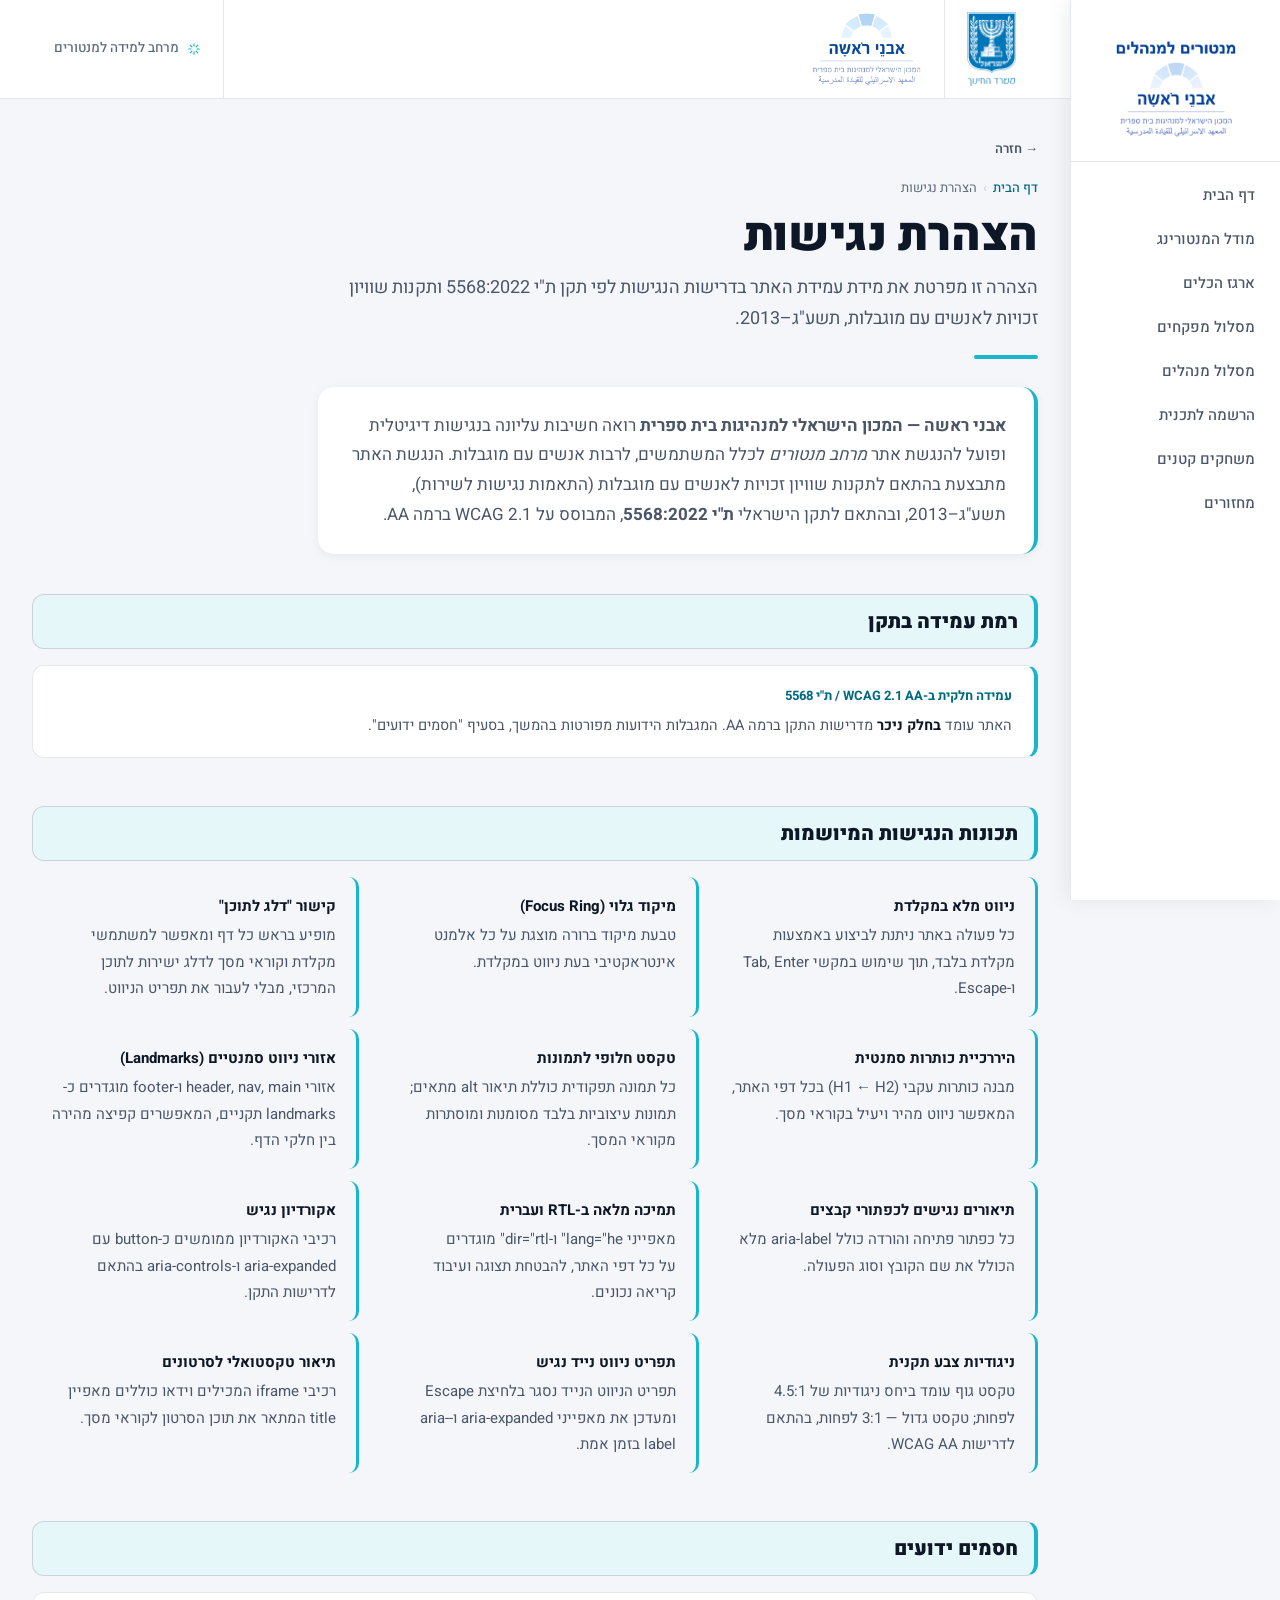
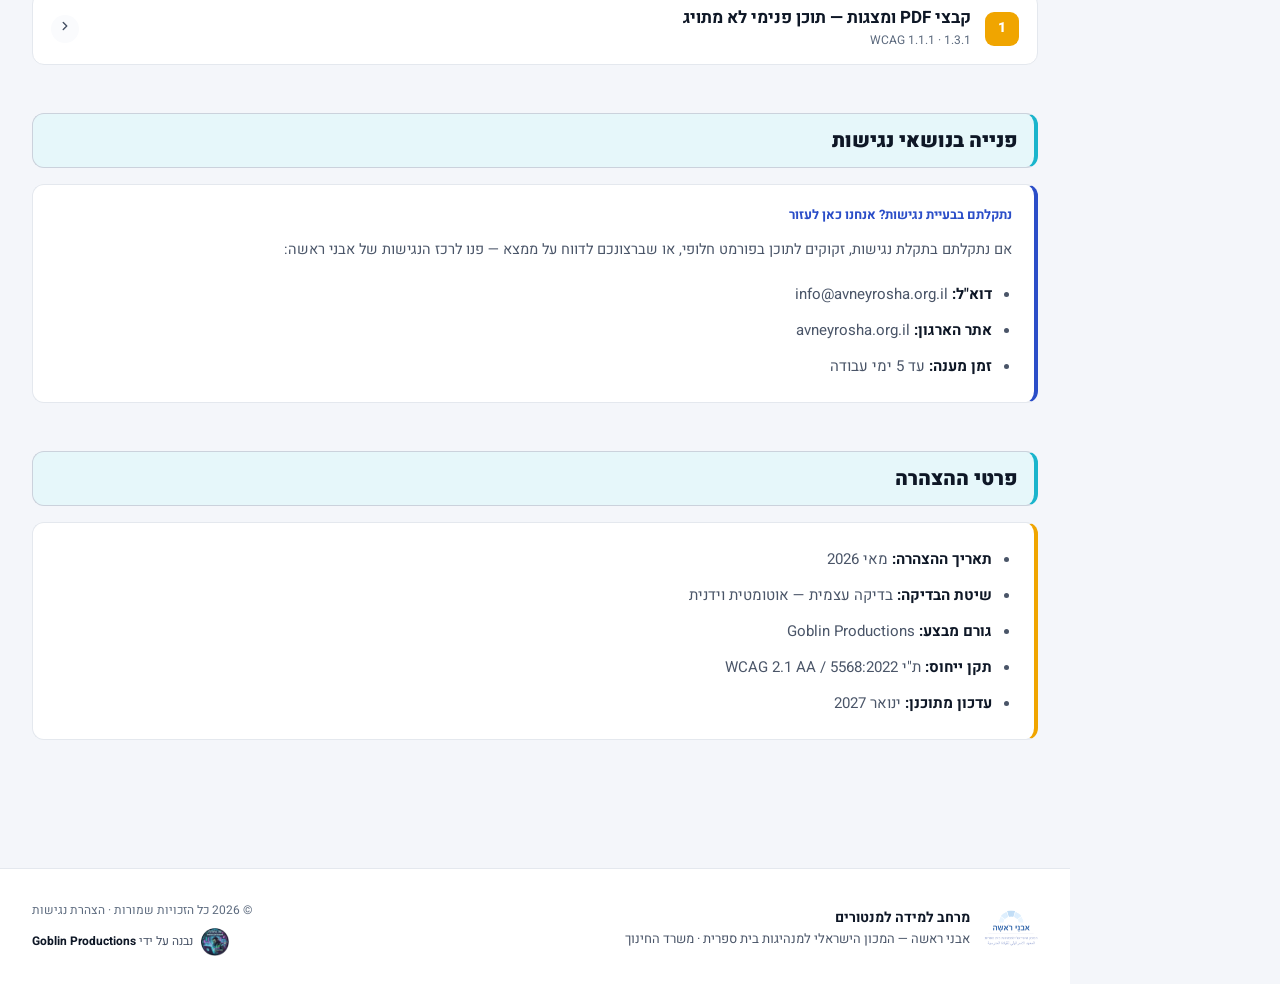
==== commit 40b659ec: "הצהרת נגישות — עיצוב נקי וטקסט מקצועי · הסרת כל הסמלילים הדקורטיביים מהדף · החלפת כרטיסי קבצים ברשימ" ====
--- a/accessibility.html
+++ b/accessibility.html
@@ -17,9 +17,8 @@
       <span class="sep">›</span>
       <span>הצהרת נגישות</span>
     </nav>
-    <span class="page-eyebrow"><span data-icon="alliance"></span>נגישות</span>
     <h1>הצהרת נגישות</h1>
-    <p class="page-desc">מחויבות אבני ראשה לנגישות דיגיטלית שוויונית — לפי תקן ת"י 5568 ותקנות שוויון זכויות לאנשים עם מוגבלות.</p>
+    <p class="page-desc">הצהרה זו מפרטת את מידת עמידת האתר בדרישות הנגישות לפי תקן ת"י 5568:2022 ותקנות שוויון זכויות לאנשים עם מוגבלות, תשע"ג–2013.</p>
     <div class="page-header-bar bar-teal"></div>
   </header>
 
@@ -28,141 +27,87 @@
     <!-- מבוא -->
     <div class="page-intro">
       <p>
-        <strong>אבני ראשה — המכון הישראלי למנהיגות בית ספרית</strong> פועל להנגשת אתר
-        <em>מרחב מנטורים</em> לכלל המשתמשים, לרבות אנשים עם מוגבלות, בהתאם
-        לתקנות שוויון זכויות לאנשים עם מוגבלות (התאמות נגישות לשירות),
-        תשע"ג–2013, ולתקן הישראלי <strong>ת"י 5568:2022</strong>
-        (המבוסס על WCAG 2.1 ברמה AA).
+        <strong>אבני ראשה — המכון הישראלי למנהיגות בית ספרית</strong> רואה חשיבות עליונה
+        בנגישות דיגיטלית ופועל להנגשת אתר <em>מרחב מנטורים</em> לכלל המשתמשים, לרבות
+        אנשים עם מוגבלות. הנגשת האתר מתבצעת בהתאם לתקנות שוויון זכויות לאנשים עם מוגבלות
+        (התאמות נגישות לשירות), תשע"ג–2013, ובהתאם לתקן הישראלי
+        <strong>ת"י 5568:2022</strong>, המבוסס על WCAG 2.1 ברמה AA.
       </p>
     </div>
 
     <!-- רמת עמידה -->
     <div class="section-group">
       <div class="section-group-title">
-        <div class="sec-ico" data-tone="teal" data-icon="target"></div>
-        <div class="sec-text"><h2>רמת עמידה בתקן</h2><span>מה הושג ומה עדיין בתהליך</span></div>
+        <div class="sec-text"><h2>רמת עמידה בתקן</h2></div>
       </div>
-      <div class="note-block" style="border-right-color:var(--teal); margin-bottom:24px;">
-        <div class="note-head" style="color:var(--teal-text);">
-          <span data-icon="info"></span>
-          עמידה חלקית ב-WCAG 2.1 AA / ת"י 5568
-        </div>
-        האתר עומד <strong>בחלק ניכר</strong> מדרישות התקן ברמה AA. מגבלות ידועות מפורטות בסעיף ״חסמים ידועים״ שלהלן.
+      <div class="note-block" style="border-right-color:var(--teal);">
+        <div class="note-head" style="color:var(--teal-text);">עמידה חלקית ב-WCAG 2.1 AA / ת"י 5568</div>
+        האתר עומד <strong>בחלק ניכר</strong> מדרישות התקן ברמה AA.
+        המגבלות הידועות מפורטות בהמשך, בסעיף "חסמים ידועים".
       </div>
     </div>
 
-    <!-- מה נגיש -->
+    <!-- תכונות הנגישות -->
     <div class="section-group">
       <div class="section-group-title">
-        <div class="sec-ico" data-tone="green" data-icon="alliance"></div>
-        <div class="sec-text"><h2>מה נגיש באתר</h2><span>תכונות הנגישות המיושמות</span></div>
+        <div class="sec-text"><h2>תכונות הנגישות המיושמות</h2></div>
       </div>
-      <div class="file-grid" style="grid-template-columns:repeat(auto-fill,minmax(320px,1fr));">
-
-        <div class="file-card" style="cursor:default; pointer-events:none;">
-          <div class="file-doc" data-type="doc" style="--doc-color:#1a8a4a;"></div>
-          <div class="file-info">
-            <div class="file-name">ניווט מלא במקלדת</div>
-            <div class="file-meta"><span>Tab · Enter · Escape</span></div>
-          </div>
-        </div>
-
-        <div class="file-card" style="cursor:default; pointer-events:none;">
-          <div class="file-doc" data-type="doc" style="--doc-color:#1a8a4a;"></div>
-          <div class="file-info">
-            <div class="file-name">חוויית Focus גלויה</div>
-            <div class="file-meta"><span>טבעת focus על כל אלמנט אינטראקטיבי</span></div>
-          </div>
-        </div>
-
-        <div class="file-card" style="cursor:default; pointer-events:none;">
-          <div class="file-doc" data-type="doc" style="--doc-color:#1a8a4a;"></div>
-          <div class="file-info">
-            <div class="file-name">קישור "דלג לתוכן"</div>
-            <div class="file-meta"><span>בראש כל דף — לטובת משתמשי מקלדת</span></div>
-          </div>
-        </div>
-
-        <div class="file-card" style="cursor:default; pointer-events:none;">
-          <div class="file-doc" data-type="doc" style="--doc-color:#1a8a4a;"></div>
-          <div class="file-info">
-            <div class="file-name">כותרות היררכיות</div>
-            <div class="file-meta"><span>H1 · H2 — מבנה סמנטי לניווט קורא מסך</span></div>
-          </div>
-        </div>
-
-        <div class="file-card" style="cursor:default; pointer-events:none;">
-          <div class="file-doc" data-type="doc" style="--doc-color:#1a8a4a;"></div>
-          <div class="file-info">
-            <div class="file-name">תיאורי alt לכל תמונה</div>
-            <div class="file-meta"><span>כולל לוגואים — תמונות עיצוביות מוסתרות</span></div>
-          </div>
-        </div>
-
-        <div class="file-card" style="cursor:default; pointer-events:none;">
-          <div class="file-doc" data-type="doc" style="--doc-color:#1a8a4a;"></div>
-          <div class="file-info">
-            <div class="file-name">Landmarks: header · nav · main · footer</div>
-            <div class="file-meta"><span>אזורים סמנטיים לניווט מהיר</span></div>
-          </div>
-        </div>
-
-        <div class="file-card" style="cursor:default; pointer-events:none;">
-          <div class="file-doc" data-type="doc" style="--doc-color:#1a8a4a;"></div>
-          <div class="file-info">
-            <div class="file-name">כפתורי קבצים עם aria-label מלא</div>
-            <div class="file-meta"><span>"פתח לצפייה: [שם הקובץ] (נפתח בחלון חדש)"</span></div>
-          </div>
-        </div>
-
-        <div class="file-card" style="cursor:default; pointer-events:none;">
-          <div class="file-doc" data-type="doc" style="--doc-color:#1a8a4a;"></div>
-          <div class="file-info">
-            <div class="file-name">RTL מלא · שפה עברית מוגדרת</div>
-            <div class="file-meta"><span>lang="he" dir="rtl" על כל הדפים</span></div>
-          </div>
-        </div>
-
-        <div class="file-card" style="cursor:default; pointer-events:none;">
-          <div class="file-doc" data-type="doc" style="--doc-color:#1a8a4a;"></div>
-          <div class="file-info">
-            <div class="file-name">אקורדיון נגיש — button + aria-expanded</div>
-            <div class="file-meta"><span>מודל המנטורינג ומסלולי הלמידה</span></div>
-          </div>
-        </div>
-
-        <div class="file-card" style="cursor:default; pointer-events:none;">
-          <div class="file-doc" data-type="doc" style="--doc-color:#1a8a4a;"></div>
-          <div class="file-info">
-            <div class="file-name">ניגודיות צבע תקנית (AA)</div>
-            <div class="file-meta"><span>טקסט גוף ≥ 4.5:1, טקסט גדול ≥ 3:1</span></div>
-          </div>
-        </div>
-
-        <div class="file-card" style="cursor:default; pointer-events:none;">
-          <div class="file-doc" data-type="doc" style="--doc-color:#1a8a4a;"></div>
-          <div class="file-info">
-            <div class="file-name">תפריט הניווט הנייד — Escape לסגירה</div>
-            <div class="file-meta"><span>aria-expanded + aria-label מתעדכנים</span></div>
-          </div>
-        </div>
-
-        <div class="file-card" style="cursor:default; pointer-events:none;">
-          <div class="file-doc" data-type="doc" style="--doc-color:#1a8a4a;"></div>
-          <div class="file-info">
-            <div class="file-name">וידאו עם title מתאר</div>
-            <div class="file-meta"><span>iframe הסרטון בדף ההרשמה</span></div>
-          </div>
-        </div>
-
-      </div>
+      <ul class="a11y-feature-list">
+        <li>
+          <strong>ניווט מלא במקלדת</strong>
+          כל פעולה באתר ניתנת לביצוע באמצעות מקלדת בלבד, תוך שימוש במקשי Tab, Enter ו-Escape.
+        </li>
+        <li>
+          <strong>מיקוד גלוי (Focus Ring)</strong>
+          טבעת מיקוד ברורה מוצגת על כל אלמנט אינטראקטיבי בעת ניווט במקלדת.
+        </li>
+        <li>
+          <strong>קישור "דלג לתוכן"</strong>
+          מופיע בראש כל דף ומאפשר למשתמשי מקלדת וקוראי מסך לדלג ישירות לתוכן המרכזי, מבלי לעבור את תפריט הניווט.
+        </li>
+        <li>
+          <strong>היררכיית כותרות סמנטית</strong>
+          מבנה כותרות עקבי (H1 ← H2) בכל דפי האתר, המאפשר ניווט מהיר ויעיל בקוראי מסך.
+        </li>
+        <li>
+          <strong>טקסט חלופי לתמונות</strong>
+          כל תמונה תפקודית כוללת תיאור alt מתאים; תמונות עיצוביות בלבד מסומנות ומוסתרות מקוראי המסך.
+        </li>
+        <li>
+          <strong>אזורי ניווט סמנטיים (Landmarks)</strong>
+          אזורי header, nav, main ו-footer מוגדרים כ-landmarks תקניים, המאפשרים קפיצה מהירה בין חלקי הדף.
+        </li>
+        <li>
+          <strong>תיאורים נגישים לכפתורי קבצים</strong>
+          כל כפתור פתיחה והורדה כולל aria-label מלא הכולל את שם הקובץ וסוג הפעולה.
+        </li>
+        <li>
+          <strong>תמיכה מלאה ב-RTL ועברית</strong>
+          מאפייני lang="he" ו-dir="rtl" מוגדרים על כל דפי האתר, להבטחת תצוגה ועיבוד קריאה נכונים.
+        </li>
+        <li>
+          <strong>אקורדיון נגיש</strong>
+          רכיבי האקורדיון ממומשים כ-button עם aria-expanded ו-aria-controls בהתאם לדרישות התקן.
+        </li>
+        <li>
+          <strong>ניגודיות צבע תקנית</strong>
+          טקסט גוף עומד ביחס ניגודיות של 4.5:1 לפחות; טקסט גדול — 3:1 לפחות, בהתאם לדרישות WCAG AA.
+        </li>
+        <li>
+          <strong>תפריט ניווט נייד נגיש</strong>
+          תפריט הניווט הנייד נסגר בלחיצת Escape ומעדכן את מאפייני aria-expanded ו-aria-label בזמן אמת.
+        </li>
+        <li>
+          <strong>תיאור טקסטואלי לסרטונים</strong>
+          רכיבי iframe המכילים וידאו כוללים מאפיין title המתאר את תוכן הסרטון לקוראי מסך.
+        </li>
+      </ul>
     </div>
 
     <!-- חסמים ידועים -->
     <div class="section-group">
       <div class="section-group-title">
-        <div class="sec-ico" data-tone="orange" data-icon="info"></div>
-        <div class="sec-text"><h2>חסמים ידועים</h2><span>מגבלות נגישות שעדיין קיימות</span></div>
+        <div class="sec-text"><h2>חסמים ידועים</h2></div>
       </div>
 
       <div class="acc-list">
@@ -180,12 +125,12 @@
           </div>
           <div class="acc-body">
             <p style="font-size:15px; color:var(--text-mid); line-height:1.8; margin:8px 0;">
-              קבצי ה-PDF וקובצי המצגת הזמינים להורדה הופקו על-ידי יוצרי התוכן ואינם עוברים תיוג נגישות פנימי (tagged PDF).
-              משתמשים בקוראי מסך עשויים להתקשות בקריאת תוכן זה.
+              קבצי ה-PDF וקובצי המצגת הזמינים להורדה הופקו על-ידי יוצרי התוכן ואינם כוללים תיוג נגישות פנימי (Tagged PDF).
+              עקב כך, משתמשים בקוראי מסך עשויים להתקשות בגישה מלאה לתוכן זה.
             </p>
             <p style="font-size:15px; color:var(--text-mid); line-height:1.8; margin:8px 0 0;">
-              <strong>מה בתהליך:</strong> בבדיקת אפשרות להוספת תיאורים טקסטואליים קצרים לצד כל קובץ.
-              נתקלתם בקובץ שאינו נגיש? פנו אלינו ונשלח את התוכן בפורמט חלופי.
+              <strong>מה בתהליך:</strong> נבחנת אפשרות להוספת תיאורים טקסטואליים לצד כל קובץ.
+              נתקלתם בקובץ שאינו נגיש? פנו אלינו ונעביר את התוכן בפורמט חלופי.
             </p>
           </div>
         </div>
@@ -196,39 +141,34 @@
     <!-- פנייה בנושאי נגישות -->
     <div class="section-group">
       <div class="section-group-title">
-        <div class="sec-ico" data-tone="blue" data-icon="coffee"></div>
-        <div class="sec-text"><h2>פנייה בנושאי נגישות</h2><span>קשר עם רכז הנגישות</span></div>
+        <div class="sec-text"><h2>פנייה בנושאי נגישות</h2></div>
       </div>
       <div class="note-block" style="border-right-color:var(--blue);">
-        <div class="note-head" style="color:var(--blue);">
-          <span data-icon="info"></span>
-          נתקלתם בבעיה? אנחנו כאן
-        </div>
+        <div class="note-head" style="color:var(--blue);">נתקלתם בבעיית נגישות? אנחנו כאן לעזור</div>
         <p style="margin:8px 0 0; line-height:2;">
-          אם נתקלתם בתקלת נגישות, זקוקים לתוכן בפורמט נגיש אחר, או שברצונכם לדווח על ממצא —
-          צרו קשר עם <strong>רכז הנגישות של אבני ראשה</strong>:
+          אם נתקלתם בתקלת נגישות, זקוקים לתוכן בפורמט חלופי, או שברצונכם לדווח על ממצא —
+          פנו לרכז הנגישות של אבני ראשה:
         </p>
         <ul style="margin:12px 0 0; padding-right:20px; line-height:2.4; font-size:15px; color:var(--text-mid);">
           <li><strong>דוא"ל:</strong> <a href="mailto:info@avneyrosha.org.il">info@avneyrosha.org.il</a></li>
           <li><strong>אתר הארגון:</strong> <a href="https://avneyrosha.org.il/" target="_blank" rel="noopener">avneyrosha.org.il</a></li>
-          <li><strong>זמן מענה מצופה:</strong> עד 5 ימי עבודה</li>
+          <li><strong>זמן מענה:</strong> עד 5 ימי עבודה</li>
         </ul>
       </div>
     </div>
 
-    <!-- תאריך ועדכון -->
+    <!-- פרטי ההצהרה -->
     <div class="section-group">
       <div class="section-group-title">
-        <div class="sec-ico" data-tone="purple" data-icon="smart"></div>
-        <div class="sec-text"><h2>עדכון ההצהרה</h2><span>מתי ועל-ידי מי נבדק האתר</span></div>
+        <div class="sec-text"><h2>פרטי ההצהרה</h2></div>
       </div>
       <div class="note-block">
         <ul style="margin:0; padding-right:20px; line-height:2.4; font-size:15px; color:var(--text-mid);">
-          <li><strong>תאריך הצהרה זו:</strong> מאי 2026</li>
-          <li><strong>שיטת הבדיקה:</strong> בדיקה עצמית — בדיקה אוטומטית וידנית</li>
+          <li><strong>תאריך ההצהרה:</strong> מאי 2026</li>
+          <li><strong>שיטת הבדיקה:</strong> בדיקה עצמית — אוטומטית וידנית</li>
           <li><strong>גורם מבצע:</strong> Goblin Productions</li>
           <li><strong>תקן ייחוס:</strong> ת"י 5568:2022 / WCAG 2.1 AA</li>
-          <li><strong>עדכון יתוכנן:</strong> ינואר 2027</li>
+          <li><strong>עדכון מתוכנן:</strong> ינואר 2027</li>
         </ul>
       </div>
     </div>
--- a/shared.css
+++ b/shared.css
@@ -1210,6 +1210,34 @@
 }
 .footer-built-by:hover { color: var(--ink); }
 .footer-built-by strong { color: var(--ink); font-weight: 700; }
+.footer-a11y-link { color: var(--text-light); text-decoration: none; }
+.footer-a11y-link:hover { color: var(--teal-text); text-decoration: underline; }
+
+/* ── Accessibility statement feature list ── */
+.a11y-feature-list {
+  list-style: none;
+  margin: 0;
+  padding: 0;
+  display: grid;
+  grid-template-columns: repeat(auto-fill, minmax(300px, 1fr));
+  gap: 12px;
+}
+.a11y-feature-list li {
+  padding: 16px 20px;
+  background: var(--surface);
+  border-radius: 10px;
+  font-size: 15px;
+  line-height: 1.75;
+  color: var(--text-mid);
+  border-right: 3px solid var(--teal);
+}
+.a11y-feature-list li strong {
+  display: block;
+  font-size: 15px;
+  font-weight: 700;
+  color: var(--ink);
+  margin-bottom: 3px;
+}
 .footer-goblin-logo {
   width: 28px;
   height: 28px;
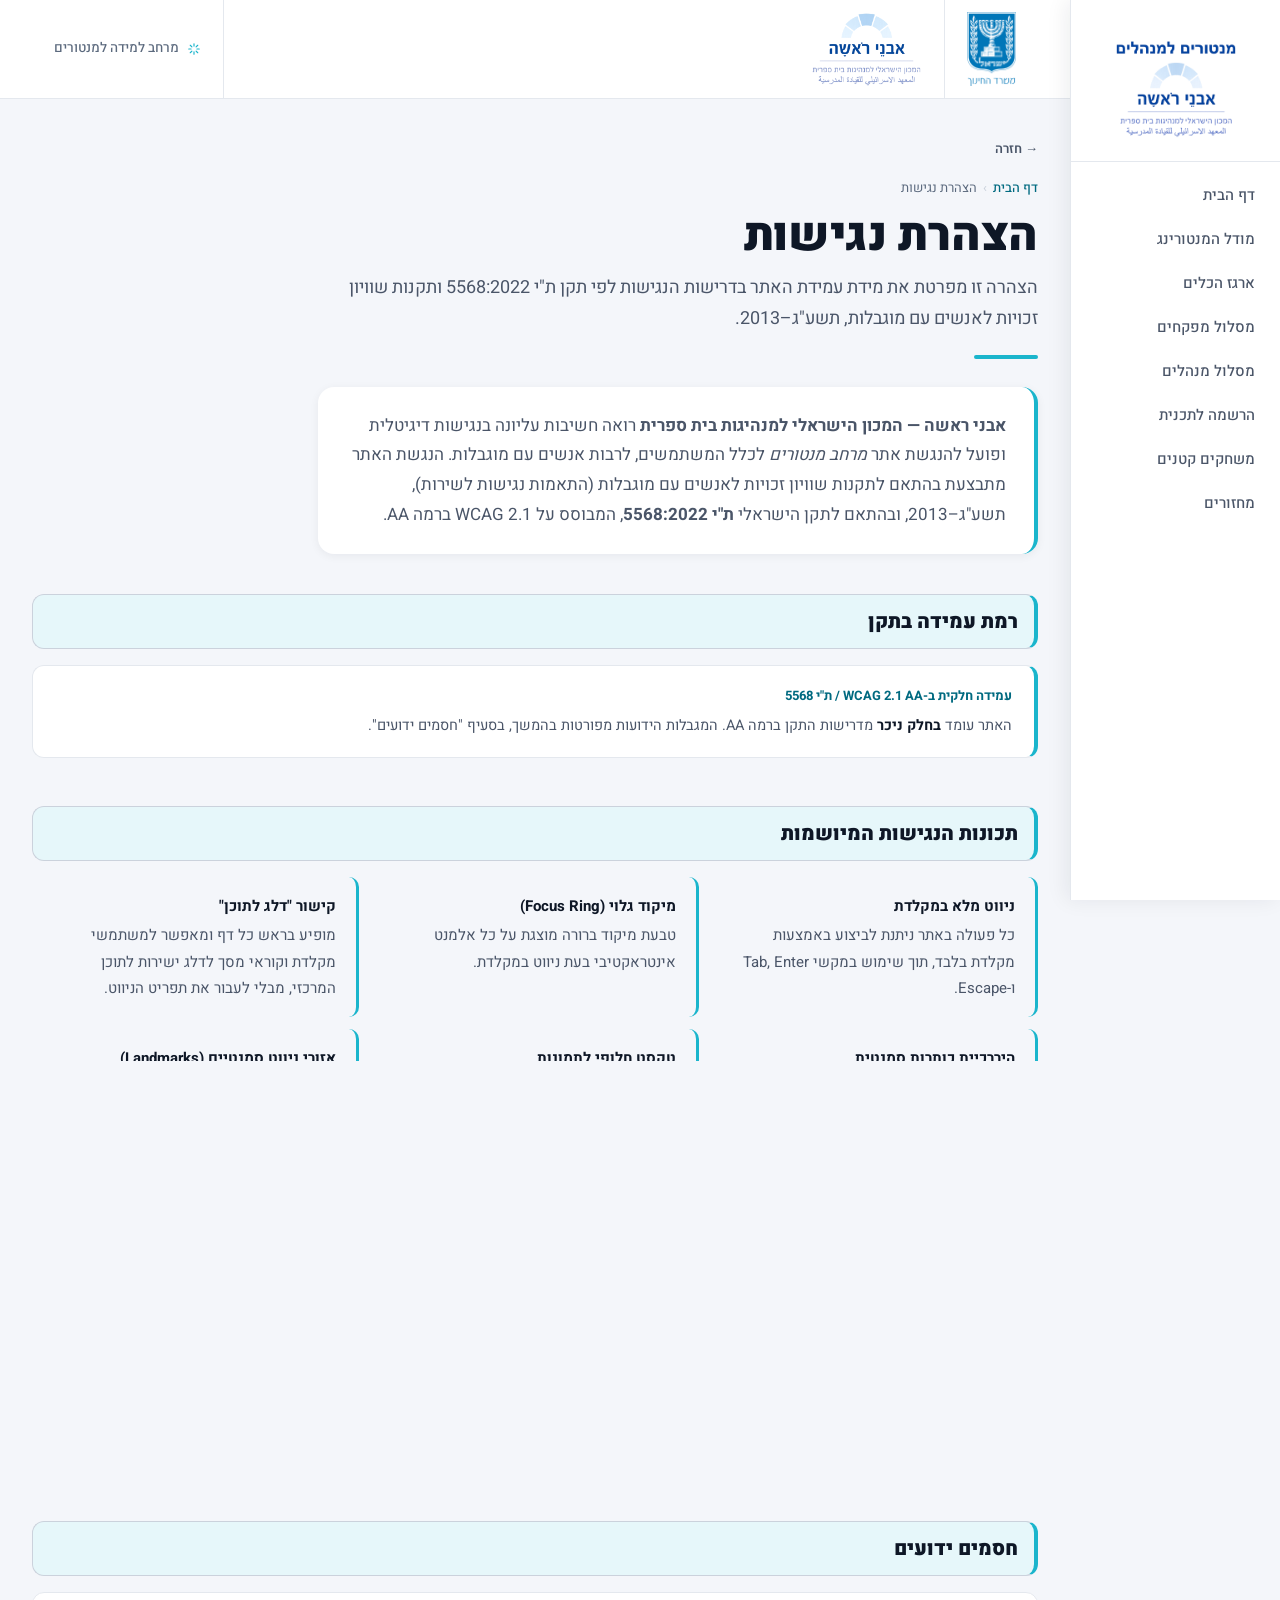
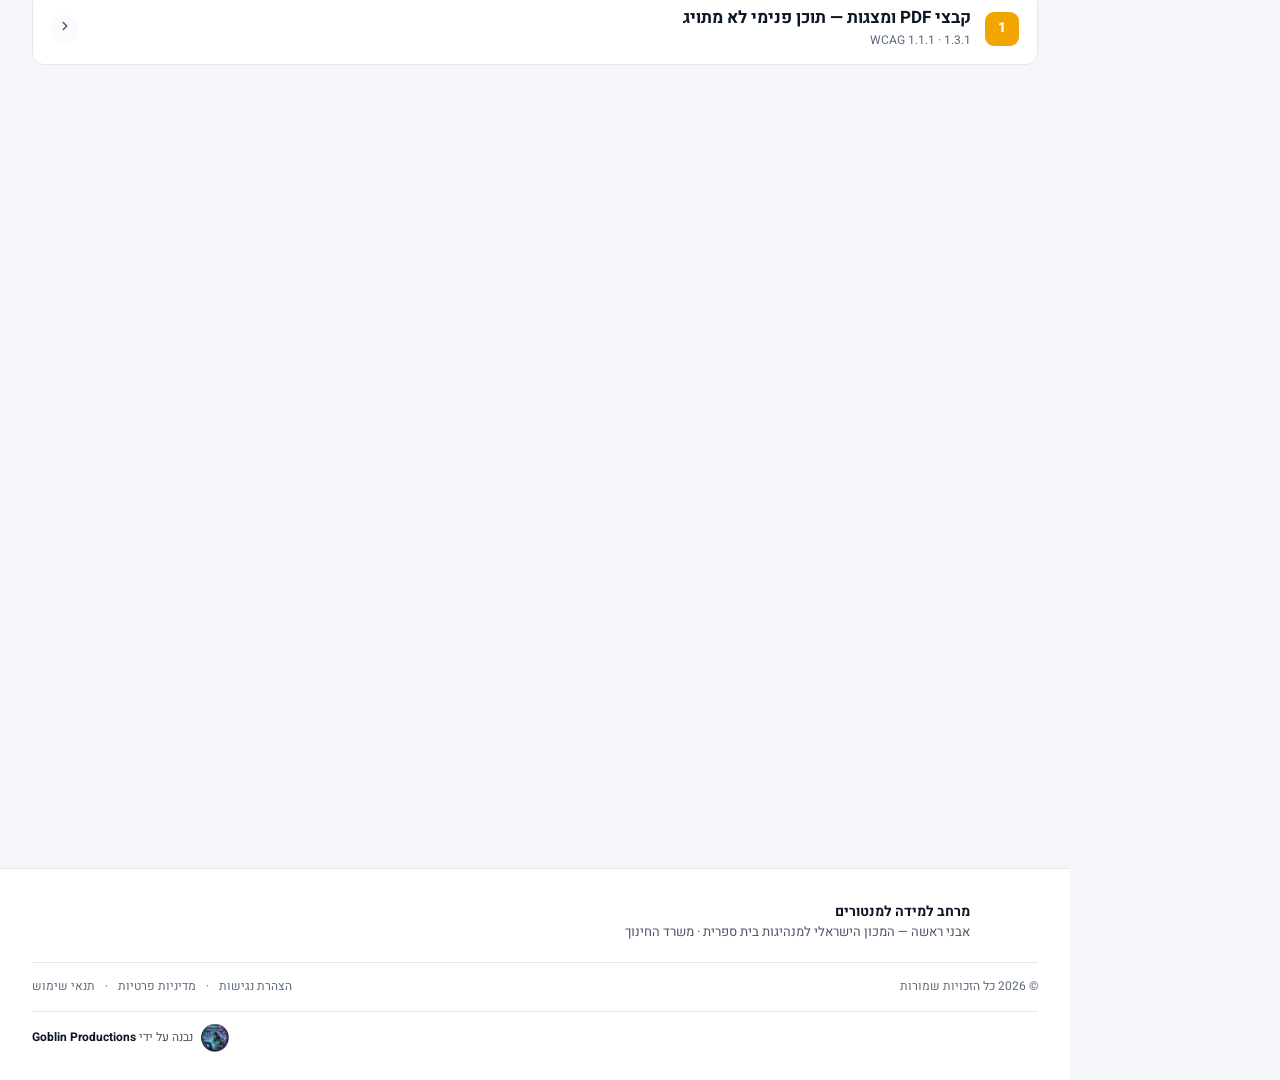
==== commit 9aa145c9: "עדכן מייל יצירת קשר ל-mentoring@avneyrosha.org.il Co-Authored-By: Claude Sonnet 4.6 <noreply@anthrop" ====
--- a/accessibility.html
+++ b/accessibility.html
@@ -150,7 +150,7 @@
           פנו לרכז הנגישות של אבני ראשה:
         </p>
         <ul style="margin:12px 0 0; padding-right:20px; line-height:2.4; font-size:15px; color:var(--text-mid);">
-          <li><strong>דוא"ל:</strong> <a href="mailto:info@avneyrosha.org.il">info@avneyrosha.org.il</a></li>
+          <li><strong>דוא"ל:</strong> <a href="mailto:mentoring@avneyrosha.org.il">mentoring@avneyrosha.org.il</a></li>
           <li><strong>אתר הארגון:</strong> <a href="https://avneyrosha.org.il/" target="_blank" rel="noopener">avneyrosha.org.il</a></li>
           <li><strong>זמן מענה:</strong> עד 5 ימי עבודה</li>
         </ul>
--- a/shared.css
+++ b/shared.css
@@ -201,10 +201,10 @@
   color: var(--text-mid);
   white-space: normal;
   text-align: right;
-  transition: background .15s, color .15s, border-color .15s;
+  transition: background .2s, color .2s, border-color .2s, transform .2s;
   border-right: 3px solid transparent;
 }
-.nav-links a:hover { color: var(--ink); background: #eef2f7; }
+.nav-links a:hover { color: var(--ink); background: #eef2f7; transform: translateX(2px); }
 .nav-links a.active {
   color: var(--teal-text);
   font-weight: 700;
@@ -485,6 +485,8 @@
   border: 1.5px solid transparent;
   line-height: 1;
 }
+.file-btn:hover { transform: translateY(-1px); box-shadow: 0 3px 8px rgba(15,23,38,.1); }
+.file-btn:active { transform: scale(0.95); box-shadow: none; }
 .file-btn svg { width: 14px; height: 14px; flex-shrink: 0; }
 .file-view-btn {
   background: var(--teal-tint);
@@ -560,7 +562,9 @@
   line-height: 1;
   position: relative;
   z-index: 1;
-}
+  transition: transform .2s ease;
+}
+.file-card:hover .file-doc-badge { transform: scale(1.1); }
 .file-doc[data-type="pdf"]   { --doc-color: #c0392b; }
 .file-doc[data-type="doc"],
 .file-doc[data-type="docx"]  { --doc-color: #2b6cb0; }
@@ -885,6 +889,7 @@
   border-radius: 11px;
   color: #fff;
   display: flex;
+  transition: transform .22s ease;
   align-items: center;
   justify-content: center;
   flex-shrink: 0;
@@ -918,6 +923,7 @@
 }
 .cat-link svg { width: 14px; height: 14px; }
 .cat-card:hover .cat-link { gap: 10px; }
+.cat-card:hover .cat-icon { transform: scale(1.12); }
 
 /* Department cards (principals / supervisors) */
 .dept-grid {
@@ -1172,11 +1178,7 @@
 .site-footer-inner {
   max-width: 1200px;
   margin: 0 auto;
-  display: flex;
-  align-items: center;
-  justify-content: space-between;
-  gap: 24px;
-  flex-wrap: wrap;
+  padding-bottom: 20px;
 }
 .footer-brand {
   display: flex;
@@ -1188,16 +1190,44 @@
 }
 .footer-brand img { height: 36px; width: auto; opacity: .8; }
 .footer-brand strong { color: var(--ink); font-weight: 700; display: block; font-size: 14px; }
-.footer-right {
-  display: flex;
-  flex-direction: column;
-  align-items: flex-end;
-  gap: 8px;
-}
-.footer-meta {
+
+/* Legal bar */
+.footer-legal-bar {
+  max-width: 1200px;
+  margin: 0 auto;
+  border-top: 1px solid var(--border);
+  padding: 14px 0;
+  display: flex;
+  align-items: center;
+  justify-content: space-between;
+  gap: 16px;
+  flex-wrap: wrap;
+}
+.footer-copy {
   font-size: 12px;
   color: var(--text-light);
-  text-align: right;
+}
+.footer-legal-links {
+  display: flex;
+  align-items: center;
+  gap: 10px;
+  font-size: 12px;
+  color: var(--text-light);
+}
+.footer-legal-links a {
+  color: var(--text-light);
+  text-decoration: none;
+}
+.footer-legal-links a:hover { color: var(--teal-text); text-decoration: underline; }
+
+/* Built-by row — bottom left */
+.footer-built-bar {
+  max-width: 1200px;
+  margin: 0 auto;
+  border-top: 1px solid var(--border);
+  padding-top: 12px;
+  display: flex;
+  justify-content: flex-end;
 }
 .footer-built-by {
   display: inline-flex;
@@ -1210,8 +1240,6 @@
 }
 .footer-built-by:hover { color: var(--ink); }
 .footer-built-by strong { color: var(--ink); font-weight: 700; }
-.footer-a11y-link { color: var(--text-light); text-decoration: none; }
-.footer-a11y-link:hover { color: var(--teal-text); text-decoration: underline; }
 
 /* ── Accessibility statement feature list ── */
 .a11y-feature-list {
@@ -1247,7 +1275,33 @@
 }
 
 /* ═══════════════════════════════════════════════════════════
-   10 · RESPONSIVE
+   10 · ANIMATIONS & INTERACTIVITY
+═══════════════════════════════════════════════════════════ */
+@keyframes section-fade-in {
+  from { opacity: 0; transform: translateY(16px); }
+  to   { opacity: 1; transform: translateY(0); }
+}
+.content-area .section-group {
+  animation: section-fade-in .42s ease both;
+}
+.content-area .section-group:nth-child(1) { animation-delay: .04s; }
+.content-area .section-group:nth-child(2) { animation-delay: .10s; }
+.content-area .section-group:nth-child(3) { animation-delay: .16s; }
+.content-area .section-group:nth-child(4) { animation-delay: .22s; }
+.content-area .section-group:nth-child(5) { animation-delay: .28s; }
+.content-area .section-group:nth-child(6) { animation-delay: .34s; }
+.content-area .section-group:nth-child(7) { animation-delay: .40s; }
+.content-area .section-group:nth-child(8) { animation-delay: .46s; }
+
+/* כבד הסרת אנימציות למי שמבקש */
+@media (prefers-reduced-motion: reduce) {
+  .content-area .section-group { animation: none; }
+  .acc-body { transition: none; }
+  .cat-icon, .file-doc-badge, .file-btn { transition: none; }
+}
+
+/* ═══════════════════════════════════════════════════════════
+   11 · RESPONSIVE
 ═══════════════════════════════════════════════════════════ */
 @media (max-width: 1100px) {
   .home-title { font-size: 44px; }
@@ -1355,15 +1409,24 @@
     font-size: 13px;
   }
 
-  /* Section group title: allow wrap on very small screens */
+  /* Page intro: reduce horizontal padding on narrow screens */
+  .page-intro { padding: 20px 18px; }
+
+  /* Section group title: allow wrap, keep count badge from stretching */
   .section-group-title { flex-wrap: wrap; gap: 10px; }
+  .sec-count { flex-shrink: 0; align-self: flex-start; }
+
+  /* Full-width CTA buttons (e.g. registration page) */
+  .mobile-cta-full { display: flex !important; width: 100%; justify-content: center; box-sizing: border-box; }
 
   /* Photo grid */
   .photo-grid { grid-template-columns: repeat(2, 1fr); }
 
-  /* Footer */
+  /* Footer: wrap logo + text row, stack legal links */
   .site-footer { padding: 24px 16px 20px; }
   .site-footer-inner { flex-direction: column; align-items: flex-start; }
+  .footer-brand { flex-wrap: wrap; gap: 10px; }
+  .footer-legal-bar { flex-direction: column; align-items: flex-start; gap: 8px; }
 }
 
 @media (max-width: 480px) {
@@ -1371,8 +1434,16 @@
   .page-header h1 { font-size: 22px; }
   .quote-mark { display: none; } /* reclaim horizontal space on very small screens */
   .photo-grid { grid-template-columns: 1fr; }
-  /* File buttons: full width on smallest screens */
-  .file-actions { flex-direction: column; width: 100%; }
-  .file-btn { width: 100%; }
-  /* Feature card CTA full width already handled above */
-}
+
+  /* Strip logos: slightly smaller on very small phones */
+  .strip-logo img { height: 36px; }
+
+  /* File card: wrap so actions drop below icon+title instead of squeezing the text */
+  .file-card { flex-wrap: wrap; }
+  .file-info { min-width: 0; flex: 1 1 0; }
+  .file-actions { flex-direction: row; width: 100%; gap: 8px; }
+  .file-btn { flex: 1; width: auto; }
+
+  /* Section title: shrink h2 slightly so sec-count doesn't crowd */
+  .sec-text h2 { font-size: 17px; }
+}
